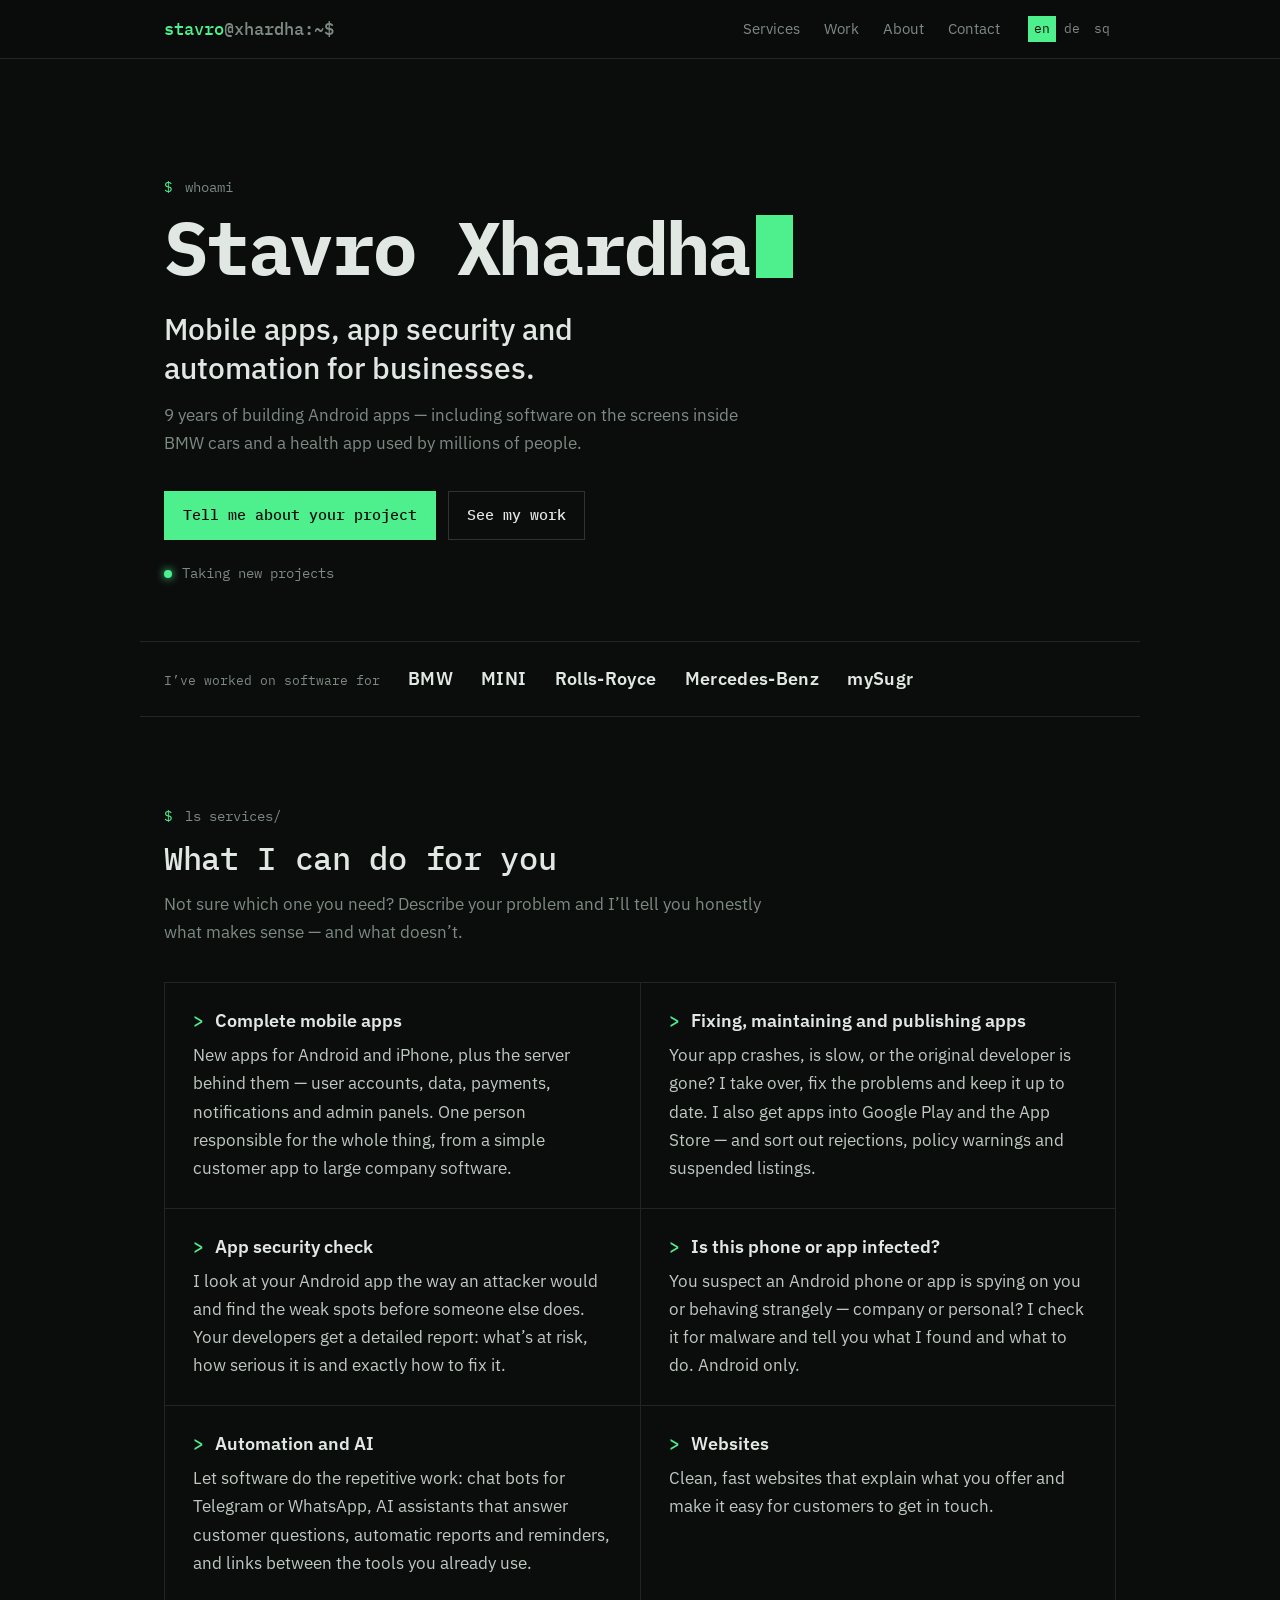
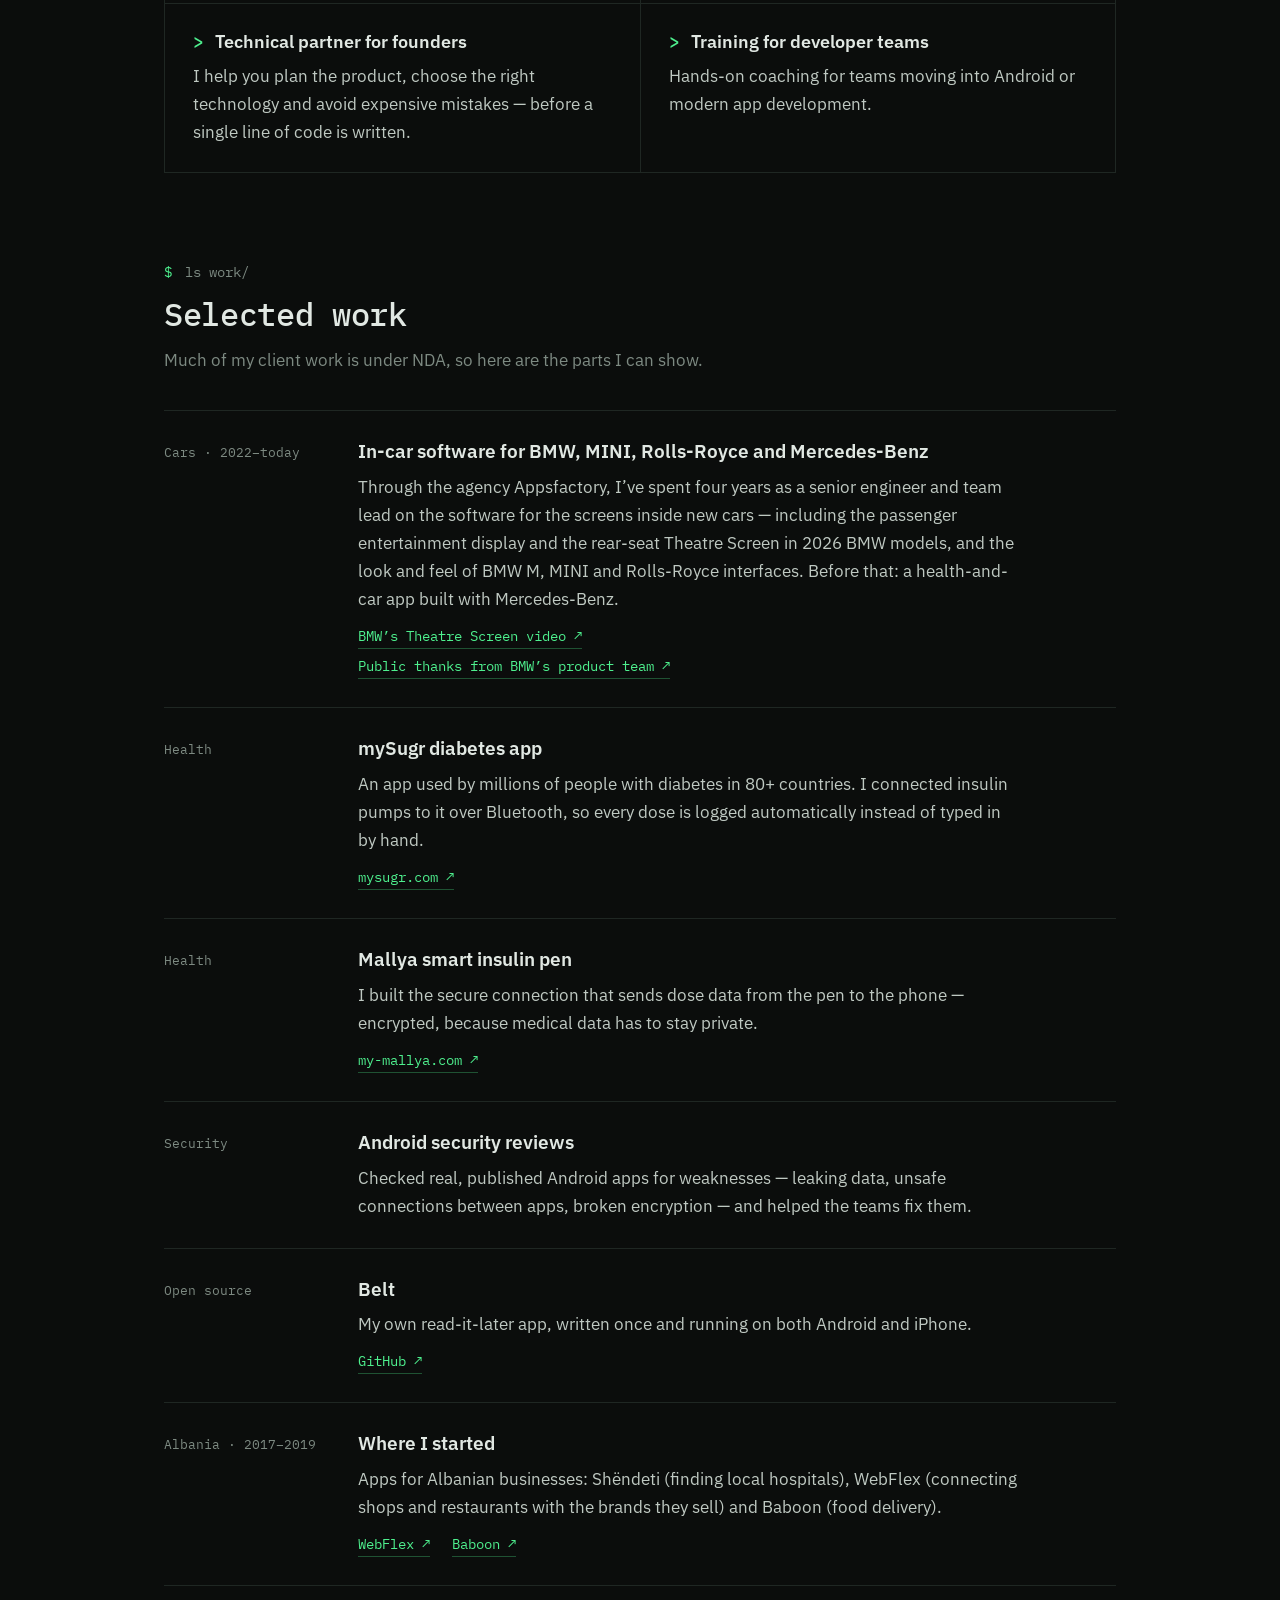
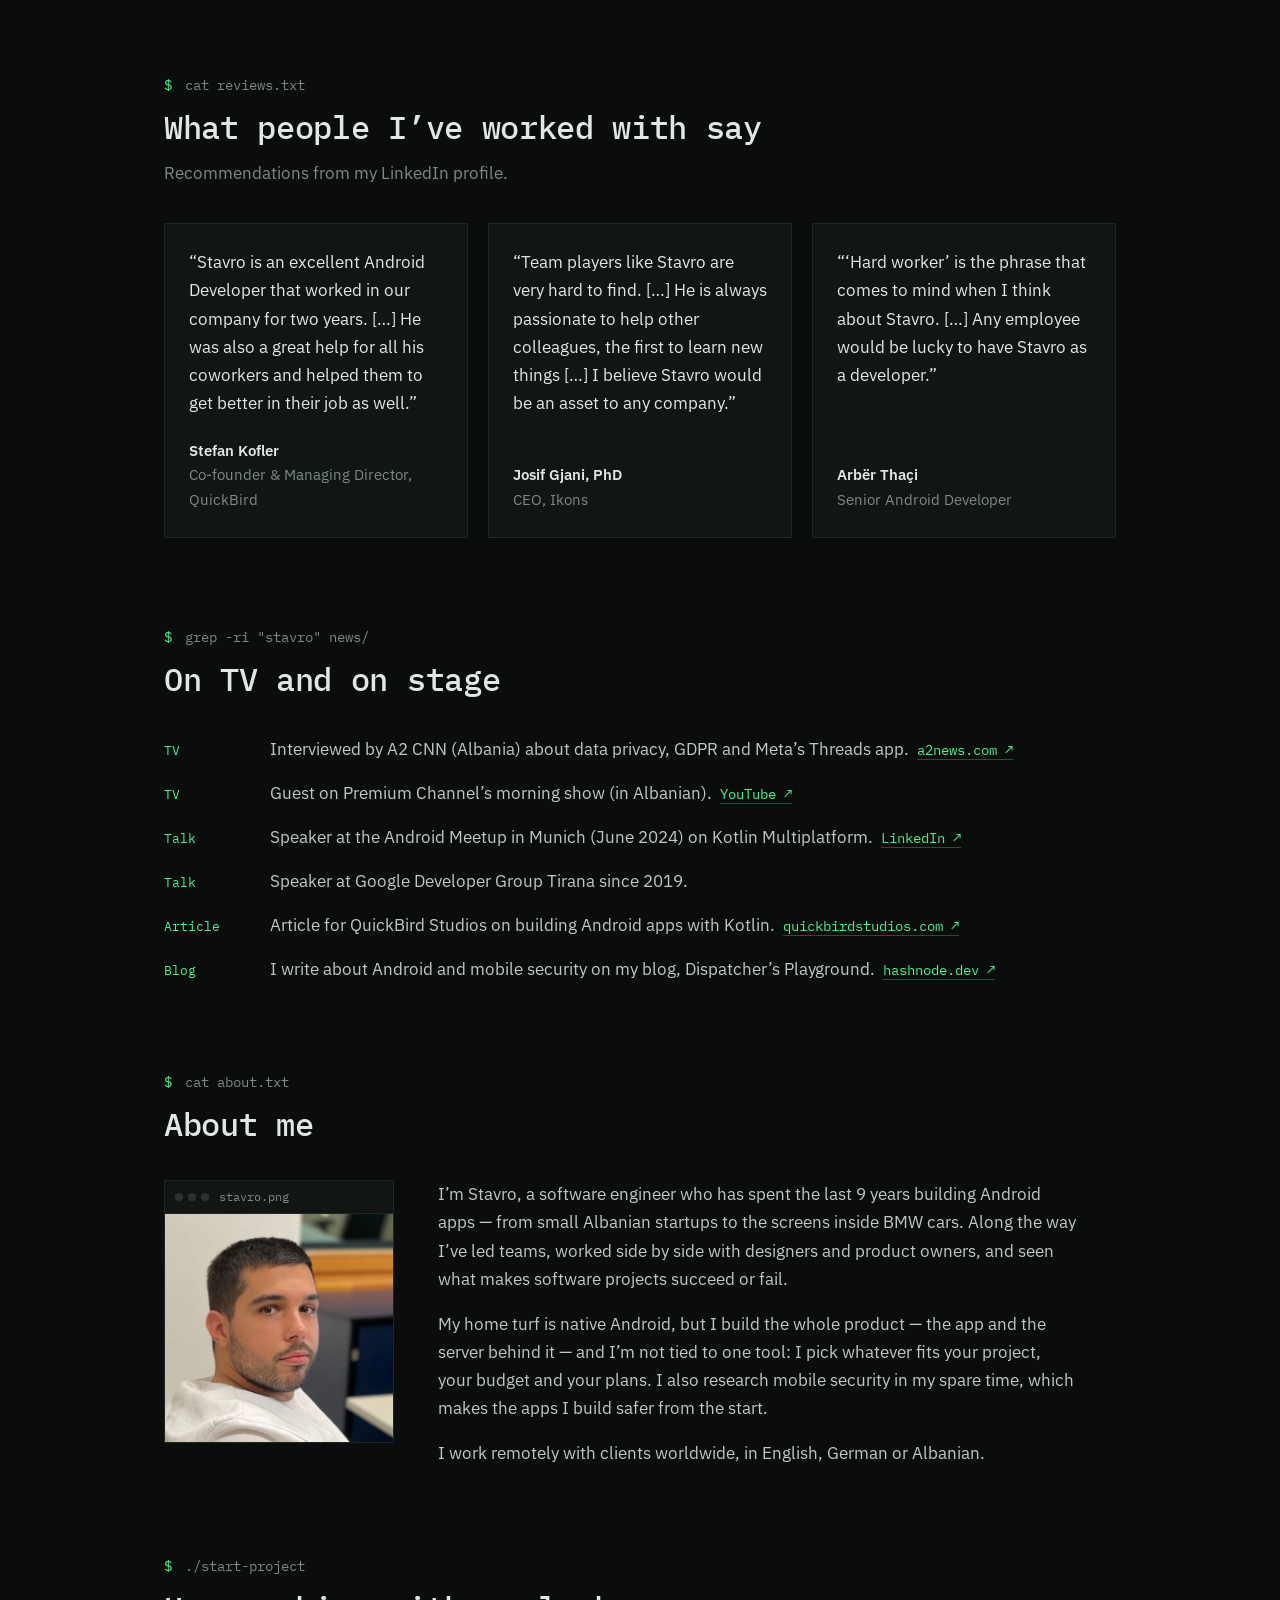
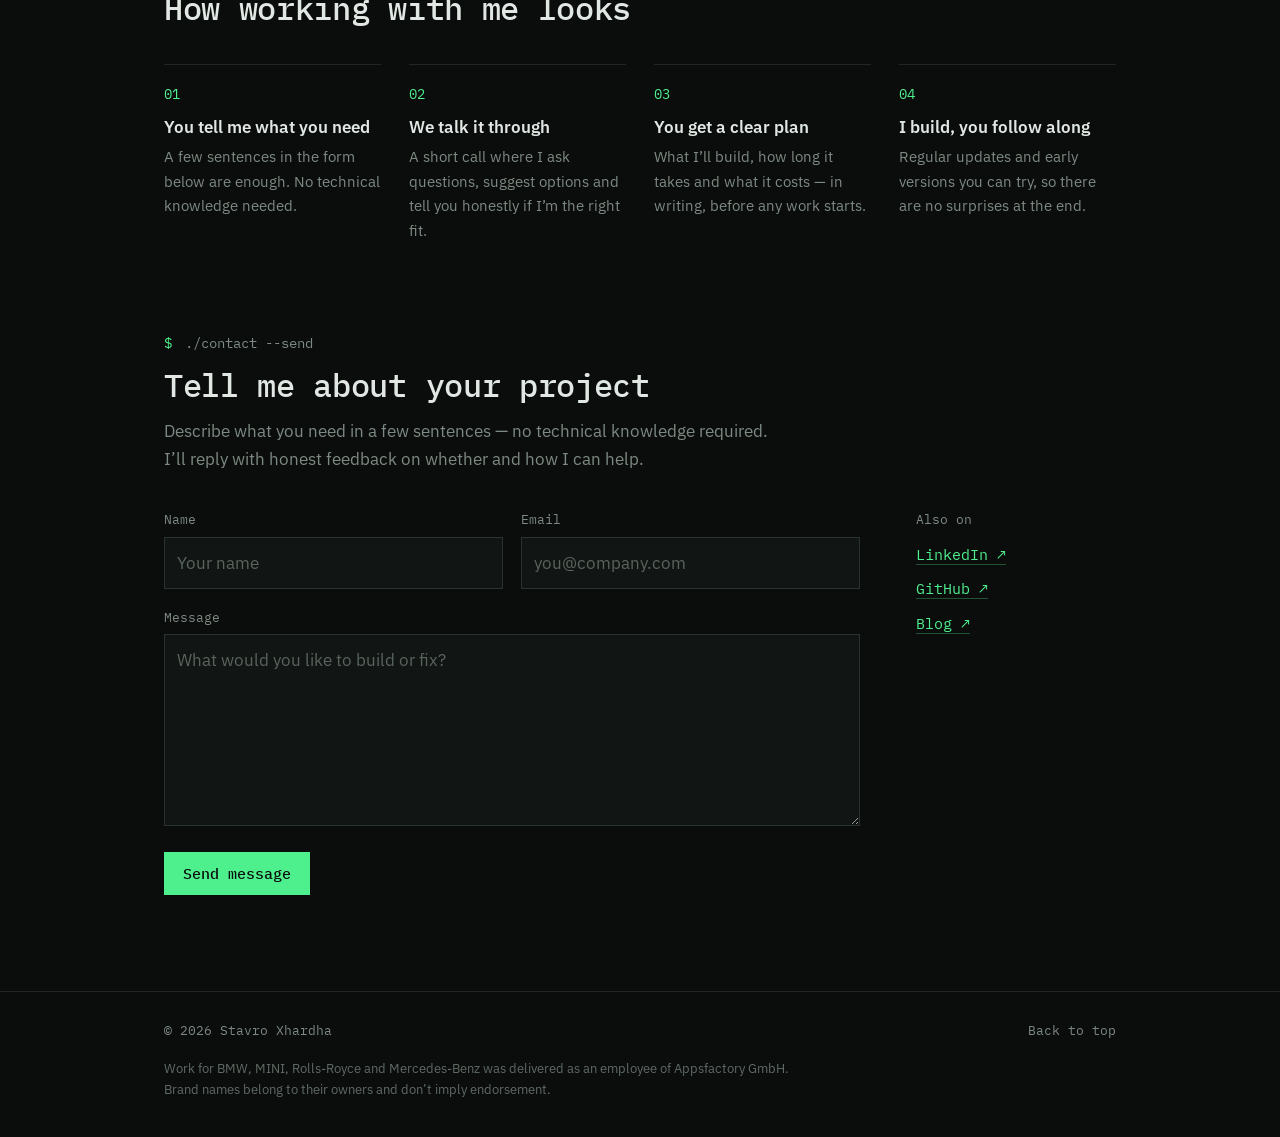
==== index.html @ 76758bc3 "Add terminal-style favicon and social preview image - Favicon: green >_ prompt on dark square, plus " ====
<!doctype html>
<html lang="en">
  <head>
    <meta charset="utf-8" />
    <link rel="icon" href="./favicon.svg" type="image/svg+xml" sizes="any" />
    <link rel="apple-touch-icon" href="./apple-touch-icon.png" />
    <meta name="viewport" content="width=device-width, initial-scale=1" />
    <meta name="color-scheme" content="dark" />
    <meta
      name="description"
      content="Stavro Xhardha — mobile apps, Android security and automation for businesses. 9 years of Android, including in-car software for BMW and a health app used by millions."
    />
    <title>Stavro Xhardha — Mobile apps, app security &amp; automation</title>
    <link rel="canonical" href="https://apksherlock.github.io/apksherlock/" />
    <meta name="robots" content="index,follow,max-image-preview:large" />
    <meta name="author" content="Stavro Xhardha" />
    <meta name="theme-color" content="#0b0d0c" />

    <meta property="og:site_name" content="Stavro Xhardha" />
    <meta property="og:type" content="website" />
    <meta property="og:title" content="Stavro Xhardha — Mobile apps, app security & automation" />
    <meta
      property="og:description"
      content="I build and maintain apps, check Android apps and phones for security problems, and automate repetitive work for businesses."
    />
    <meta property="og:url" content="https://apksherlock.github.io/apksherlock/" />
    <meta property="og:image" content="https://apksherlock.github.io/apksherlock/assets/images/og.png" />
    <meta property="og:image:width" content="1200" />
    <meta property="og:image:height" content="630" />
    <meta property="og:image:alt" content="Stavro Xhardha — Mobile apps, app security and automation for businesses." />
    <meta property="og:locale" content="en_US" />
    <meta property="og:locale:alternate" content="de_DE" />
    <meta property="og:locale:alternate" content="sq_AL" />

    <meta name="twitter:card" content="summary_large_image" />
    <meta name="twitter:title" content="Stavro Xhardha — Mobile apps, app security & automation" />
    <meta
      name="twitter:description"
      content="I build and maintain apps, check Android apps and phones for security problems, and automate repetitive work for businesses."
    />
    <meta name="twitter:image" content="https://apksherlock.github.io/apksherlock/assets/images/og.png" />

    <script type="application/ld+json">
      {
        "@context": "https://schema.org",
        "@type": "Person",
        "name": "Stavro Xhardha",
        "jobTitle": "Software engineer — mobile apps, Android security, automation",
        "url": "https://apksherlock.github.io/apksherlock/",
        "knowsLanguage": ["en", "de", "sq"],
        "sameAs": [
          "https://www.linkedin.com/in/stavro-xhardha-64b98a153/",
          "https://github.com/apksherlock",
          "https://dispatchersdotplayground.hashnode.dev"
        ]
      }
    </script>

    <link rel="preconnect" href="https://fonts.googleapis.com" />
    <link rel="preconnect" href="https://fonts.gstatic.com" crossorigin />
    <link
      rel="stylesheet"
      href="https://fonts.googleapis.com/css2?family=IBM+Plex+Mono:wght@400;500;700&family=IBM+Plex+Sans:wght@400;500;600&display=swap"
    />

    <link rel="stylesheet" href="./css/style.css" />
  </head>
  <body>
    <a class="skip-link" href="#services" data-i18n="skip_to_content">Skip to content</a>

    <header class="topbar">
      <div class="container topbar__inner">
        <a class="topbar__brand" href="#top" data-scroll>
          <span class="accent">stavro</span><span class="dim">@xhardha:~$</span>
        </a>
        <nav class="topbar__nav" aria-label="Primary">
          <a href="#services" data-scroll data-i18n="nav_services">Services</a>
          <a href="#work" data-scroll data-i18n="nav_work">Work</a>
          <a href="#about" data-scroll data-i18n="nav_about">About</a>
          <a href="#contact" data-scroll data-i18n="nav_contact">Contact</a>
          <span class="lang" role="group" aria-label="Language">
            <button type="button" class="lang__btn is-active" data-lang-switch="en" aria-pressed="true">en</button>
            <button type="button" class="lang__btn" data-lang-switch="de" aria-pressed="false">de</button>
            <button type="button" class="lang__btn" data-lang-switch="sq" aria-pressed="false">sq</button>
          </span>
        </nav>
      </div>
    </header>

    <main id="top">
      <section class="hero container">
        <p class="deco" aria-hidden="true"><span class="ps1">$</span> whoami</p>
        <h1 class="hero__name">Stavro Xhardha<span class="cursor" aria-hidden="true"></span></h1>
        <p class="hero__headline" data-i18n="hero_headline">
          Mobile apps, app security and automation for businesses.
        </p>
        <p class="hero__sub" data-i18n="hero_sub">
          9 years of building Android apps — including software on the screens inside BMW cars and a health app used by millions of people.
        </p>
        <div class="hero__actions">
          <a class="btn btn--solid" href="#contact" data-scroll data-i18n="hero_cta">Tell me about your project</a>
          <a class="btn" href="#work" data-scroll data-i18n="hero_cta2">See my work</a>
        </div>
        <p class="hero__status">
          <span class="status-dot" aria-hidden="true"></span>
          <span data-i18n="hero_status">Taking new projects</span>
        </p>
      </section>

      <div class="trust container">
        <p class="trust__label" data-i18n="trust_label">I’ve worked on software for</p>
        <ul class="trust__list">
          <li>BMW</li>
          <li>MINI</li>
          <li>Rolls-Royce</li>
          <li>Mercedes-Benz</li>
          <li>mySugr</li>
        </ul>
      </div>

      <section id="services" class="section container">
        <p class="deco" aria-hidden="true"><span class="ps1">$</span> ls services/</p>
        <h2 class="section__title" data-i18n="services_title">What I can do for you</h2>
        <p class="section__intro" data-i18n="services_intro">
          Not sure which one you need? Describe your problem and I’ll tell you honestly what makes sense — and what doesn’t.
        </p>

        <ul class="services">
          <li>
            <h3 data-i18n="svc_apps_t">Complete mobile apps</h3>
            <p data-i18n="svc_apps_d">New apps for Android and iPhone, plus the server behind them — user accounts, data, payments, notifications and admin panels. One person responsible for the whole thing, from a simple customer app to large company software.</p>
          </li>
          <li>
            <h3 data-i18n="svc_maintain_t">Fixing, maintaining and publishing apps</h3>
            <p data-i18n="svc_maintain_d">Your app crashes, is slow, or the original developer is gone? I take over, fix the problems and keep it up to date. I also get apps into Google Play and the App Store — and sort out rejections, policy warnings and suspended listings.</p>
          </li>
          <li>
            <h3 data-i18n="svc_security_t">App security check</h3>
            <p data-i18n="svc_security_d">I look at your Android app the way an attacker would and find the weak spots before someone else does. Your developers get a detailed report: what’s at risk, how serious it is and exactly how to fix it.</p>
          </li>
          <li>
            <h3 data-i18n="svc_malware_t">Is this phone or app infected?</h3>
            <p data-i18n="svc_malware_d">You suspect an Android phone or app is spying on you or behaving strangely — company or personal? I check it for malware and tell you what I found and what to do. Android only.</p>
          </li>
          <li>
            <h3 data-i18n="svc_automation_t">Automation and AI</h3>
            <p data-i18n="svc_automation_d">Let software do the repetitive work: chat bots for Telegram or WhatsApp, AI assistants that answer customer questions, automatic reports and reminders, and links between the tools you already use.</p>
          </li>
          <li>
            <h3 data-i18n="svc_web_t">Websites</h3>
            <p data-i18n="svc_web_d">Clean, fast websites that explain what you offer and make it easy for customers to get in touch.</p>
          </li>
          <li>
            <h3 data-i18n="svc_partner_t">Technical partner for founders</h3>
            <p data-i18n="svc_partner_d">I help you plan the product, choose the right technology and avoid expensive mistakes — before a single line of code is written.</p>
          </li>
          <li>
            <h3 data-i18n="svc_training_t">Training for developer teams</h3>
            <p data-i18n="svc_training_d">Hands-on coaching for teams moving into Android or modern app development.</p>
          </li>
        </ul>
      </section>

      <section id="work" class="section container">
        <p class="deco" aria-hidden="true"><span class="ps1">$</span> ls work/</p>
        <h2 class="section__title" data-i18n="work_title">Selected work</h2>
        <p class="section__intro" data-i18n="work_intro">
          Much of my client work is under NDA, so here are the parts I can show.
        </p>

        <ul class="work">
          <li class="work__row">
            <span class="work__tag" data-i18n="tag_cars">Cars · 2022–today</span>
            <div>
              <h3 class="work__name" data-i18n="work_bmw_t">In-car software for BMW, MINI, Rolls-Royce and Mercedes-Benz</h3>
              <p data-i18n="work_bmw_d">
                Through the agency Appsfactory, I’ve spent four years as a senior engineer and team lead on the software for the screens inside new cars — including the passenger entertainment display and the rear-seat Theatre Screen in 2026 BMW models, and the look and feel of BMW M, MINI and Rolls-Royce interfaces. Before that: a health-and-car app built with Mercedes-Benz.
              </p>
              <p class="work__links">
                <a class="link" href="https://www.youtube.com/watch?v=YlBdHxKM9-o" target="_blank" rel="noreferrer" data-i18n="work_bmw_l1">BMW’s Theatre Screen video ↗</a>
                <a class="link" href="https://www.linkedin.com/feed/update/urn:li:ugcPost:7508996478296690689/" target="_blank" rel="noreferrer" data-i18n="work_bmw_l2">Public thanks from BMW’s product team ↗</a>
              </p>
            </div>
          </li>
          <li class="work__row">
            <span class="work__tag" data-i18n="tag_health">Health</span>
            <div>
              <h3 class="work__name" data-i18n="work_mysugr_t">mySugr diabetes app</h3>
              <p data-i18n="work_mysugr_d">
                An app used by millions of people with diabetes in 80+ countries. I connected insulin pumps to it over Bluetooth, so every dose is logged automatically instead of typed in by hand.
              </p>
              <p class="work__links">
                <a class="link" href="https://www.mysugr.com/en" target="_blank" rel="noreferrer">mysugr.com ↗</a>
              </p>
            </div>
          </li>
          <li class="work__row">
            <span class="work__tag" data-i18n="tag_health">Health</span>
            <div>
              <h3 class="work__name" data-i18n="work_mallya_t">Mallya smart insulin pen</h3>
              <p data-i18n="work_mallya_d">
                I built the secure connection that sends dose data from the pen to the phone — encrypted, because medical data has to stay private.
              </p>
              <p class="work__links">
                <a class="link" href="https://my-mallya.com/en/" target="_blank" rel="noreferrer">my-mallya.com ↗</a>
              </p>
            </div>
          </li>
          <li class="work__row">
            <span class="work__tag" data-i18n="tag_security">Security</span>
            <div>
              <h3 class="work__name" data-i18n="work_security_t">Android security reviews</h3>
              <p data-i18n="work_security_d">
                Checked real, published Android apps for weaknesses — leaking data, unsafe connections between apps, broken encryption — and helped the teams fix them.
              </p>
            </div>
          </li>
          <li class="work__row">
            <span class="work__tag" data-i18n="tag_oss">Open source</span>
            <div>
              <h3 class="work__name">Belt</h3>
              <p data-i18n="work_belt_d">
                My own read-it-later app, written once and running on both Android and iPhone.
              </p>
              <p class="work__links">
                <a class="link" href="https://github.com/apksherlock/belt" target="_blank" rel="noreferrer">GitHub ↗</a>
              </p>
            </div>
          </li>
          <li class="work__row">
            <span class="work__tag" data-i18n="tag_albania">Albania · 2017–2019</span>
            <div>
              <h3 class="work__name" data-i18n="work_albania_t">Where I started</h3>
              <p data-i18n="work_albania_d">
                Apps for Albanian businesses: Shëndeti (finding local hospitals), WebFlex (connecting shops and restaurants with the brands they sell) and Baboon (food delivery).
              </p>
              <p class="work__links">
                <a class="link" href="https://play.google.com/store/apps/details?id=al.logic.android.webflex" target="_blank" rel="noreferrer">WebFlex ↗</a>
                <a class="link" href="https://play.google.com/store/apps/dev?id=8705581167267915700" target="_blank" rel="noreferrer">Baboon ↗</a>
              </p>
            </div>
          </li>
        </ul>
      </section>

      <section id="reviews" class="section container">
        <p class="deco" aria-hidden="true"><span class="ps1">$</span> cat reviews.txt</p>
        <h2 class="section__title" data-i18n="reviews_title">What people I’ve worked with say</h2>
        <p class="section__intro" data-i18n="reviews_note">Recommendations from my LinkedIn profile.</p>

        <div class="reviews">
          <figure class="review" lang="en">
            <blockquote>
              “Stavro is an excellent Android Developer that worked in our company for two years. […] He was also a great help for all his coworkers and helped them to get better in their job as well.”
            </blockquote>
            <figcaption><strong>Stefan Kofler</strong><span>Co-founder &amp; Managing Director, QuickBird</span></figcaption>
          </figure>
          <figure class="review" lang="en">
            <blockquote>
              “Team players like Stavro are very hard to find. […] He is always passionate to help other colleagues, the first to learn new things […] I believe Stavro would be an asset to any company.”
            </blockquote>
            <figcaption><strong>Josif Gjani, PhD</strong><span>CEO, Ikons</span></figcaption>
          </figure>
          <figure class="review" lang="en">
            <blockquote>
              “‘Hard worker’ is the phrase that comes to mind when I think about Stavro. […] Any employee would be lucky to have Stavro as a developer.”
            </blockquote>
            <figcaption><strong>Arbër Thaçi</strong><span>Senior Android Developer</span></figcaption>
          </figure>
        </div>
      </section>

      <section id="media" class="section container">
        <p class="deco" aria-hidden="true"><span class="ps1">$</span> grep -ri "stavro" news/</p>
        <h2 class="section__title" data-i18n="media_title">On TV and on stage</h2>

        <ul class="media">
          <li>
            <span class="media__kind">TV</span>
            <p>
              <span data-i18n="media_a2">Interviewed by A2 CNN (Albania) about data privacy, GDPR and Meta’s Threads app.</span>
              <a class="link" href="https://a2news.com/threads-po-vendos-rekorde-por-ekspertet-jane-te-shqetesuar-per-privatesine-e-te-dhenave" target="_blank" rel="noopener noreferrer">a2news.com ↗</a>
            </p>
          </li>
          <li>
            <span class="media__kind">TV</span>
            <p>
              <span data-i18n="media_premium">Guest on Premium Channel’s morning show (in Albanian).</span>
              <a class="link" href="https://youtu.be/D8rP_ZZS8GU" target="_blank" rel="noopener noreferrer">YouTube ↗</a>
            </p>
          </li>
          <li>
            <span class="media__kind" data-i18n="kind_talk">Talk</span>
            <p>
              <span data-i18n="media_meetup">Speaker at the Android Meetup in Munich (June 2024) on Kotlin Multiplatform.</span>
              <a class="link" href="https://www.linkedin.com/posts/developers-kotlin-multiplatform-share-7204796335210848256-dAGO/" target="_blank" rel="noopener noreferrer">LinkedIn ↗</a>
            </p>
          </li>
          <li>
            <span class="media__kind" data-i18n="kind_talk">Talk</span>
            <p><span data-i18n="media_gdg">Speaker at Google Developer Group Tirana since 2019.</span></p>
          </li>
          <li>
            <span class="media__kind" data-i18n="kind_article">Article</span>
            <p>
              <span data-i18n="media_qb">Article for QuickBird Studios on building Android apps with Kotlin.</span>
              <a class="link" href="https://quickbirdstudios.com/blog/android-mvi-kotlin-coroutines-flow/" target="_blank" rel="noopener noreferrer">quickbirdstudios.com ↗</a>
            </p>
          </li>
          <li>
            <span class="media__kind">Blog</span>
            <p>
              <span data-i18n="media_blog">I write about Android and mobile security on my blog, Dispatcher’s Playground.</span>
              <a class="link" href="https://dispatchersdotplayground.hashnode.dev/" target="_blank" rel="noreferrer">hashnode.dev ↗</a>
            </p>
          </li>
        </ul>
      </section>

      <section id="about" class="section container">
        <p class="deco" aria-hidden="true"><span class="ps1">$</span> cat about.txt</p>
        <h2 class="section__title" data-i18n="about_title">About me</h2>

        <div class="about">
          <figure class="window">
            <figcaption class="window__bar" aria-hidden="true">
              <span class="window__dots"><i></i><i></i><i></i></span>
              stavro.png
            </figcaption>
            <img
              src="./assets/images/profile.png"
              alt="Portrait of Stavro Xhardha"
              loading="lazy"
              decoding="async"
            />
          </figure>

          <div class="about__text">
            <p data-i18n="about_p1">
              I’m Stavro, a software engineer who has spent the last 9 years building Android apps — from small Albanian startups to the screens inside BMW cars. Along the way I’ve led teams, worked side by side with designers and product owners, and seen what makes software projects succeed or fail.
            </p>
            <p data-i18n="about_p2">
              My home turf is native Android, but I build the whole product — the app and the server behind it — and I’m not tied to one tool: I pick whatever fits your project, your budget and your plans. I also research mobile security in my spare time, which makes the apps I build safer from the start.
            </p>
            <p data-i18n="about_p3">I work remotely with clients worldwide, in English, German or Albanian.</p>
          </div>
        </div>
      </section>

      <section id="process" class="section container">
        <p class="deco" aria-hidden="true"><span class="ps1">$</span> ./start-project</p>
        <h2 class="section__title" data-i18n="process_title">How working with me looks</h2>

        <ol class="steps">
          <li>
            <h3 data-i18n="step1_t">You tell me what you need</h3>
            <p data-i18n="step1_d">A few sentences in the form below are enough. No technical knowledge needed.</p>
          </li>
          <li>
            <h3 data-i18n="step2_t">We talk it through</h3>
            <p data-i18n="step2_d">A short call where I ask questions, suggest options and tell you honestly if I’m the right fit.</p>
          </li>
          <li>
            <h3 data-i18n="step3_t">You get a clear plan</h3>
            <p data-i18n="step3_d">What I’ll build, how long it takes and what it costs — in writing, before any work starts.</p>
          </li>
          <li>
            <h3 data-i18n="step4_t">I build, you follow along</h3>
            <p data-i18n="step4_d">Regular updates and early versions you can try, so there are no surprises at the end.</p>
          </li>
        </ol>
      </section>

      <section id="contact" class="section container">
        <p class="deco" aria-hidden="true"><span class="ps1">$</span> ./contact --send</p>
        <h2 class="section__title" data-i18n="contact_title">Tell me about your project</h2>
        <p class="section__intro" data-i18n="contact_sub">
          Describe what you need in a few sentences — no technical knowledge required. I’ll reply with honest feedback on whether and how I can help.
        </p>

        <div class="contact">
          <form
            id="my-form"
            class="form"
            method="POST"
            action="https://contact-relay.apksherlock.workers.dev"
            data-endpoint="https://contact-relay.apksherlock.workers.dev"
            data-turnstile-sitekey="0x4AAAAAAFTtH7mfr1z4t726"
          >
            <!-- Honeypot: hidden from people, bots fill it in and get silently dropped -->
            <label class="hp" aria-hidden="true">
              Leave this empty
              <input name="_gotcha" tabindex="-1" autocomplete="off" />
            </label>

            <div class="form__row">
              <label class="field">
                <span class="field__label" data-i18n="contact_name_label">Name</span>
                <input
                  class="field__input"
                  name="name"
                  autocomplete="name"
                  placeholder="Your name"
                  data-i18n-placeholder="contact_name_placeholder"
                  required
                />
                <span class="field__error" data-field-error="name" hidden></span>
              </label>
              <label class="field">
                <span class="field__label" data-i18n="contact_email_label">Email</span>
                <input
                  class="field__input"
                  type="email"
                  name="email"
                  autocomplete="email"
                  placeholder="you@company.com"
                  data-i18n-placeholder="contact_email_placeholder"
                  required
                />
                <span class="field__error" data-field-error="email" hidden></span>
              </label>
            </div>
            <label class="field">
              <span class="field__label" data-i18n="contact_message_label">Message</span>
              <textarea
                class="field__input"
                name="message"
                rows="6"
                placeholder="What would you like to build or fix?"
                data-i18n-placeholder="contact_message_placeholder"
                required
              ></textarea>
              <span class="field__error" data-field-error="message" hidden></span>
            </label>

            <div class="turnstile" hidden></div>

            <button class="btn btn--solid" type="submit" id="form-submit-btn" data-i18n="contact_send_button">Send message</button>

            <p class="form-message form-message--success" id="form-msg-success" role="status" aria-live="polite" hidden>
              <span class="accent">✓</span> <span data-i18n="contact_form_success">Thanks! Your message has been sent.</span>
            </p>
            <p class="form-message form-message--error" id="form-msg-error" role="alert" aria-live="assertive" hidden>
              ✗ <span id="form-msg-error-text" data-i18n="contact_form_error_generic">Something went wrong. Please try again.</span>
            </p>
          </form>

          <div class="links">
            <h3 class="links__title" data-i18n="links_title">Also on</h3>
            <ul>
              <li><a class="link" href="https://www.linkedin.com/in/stavro-xhardha-64b98a153/" target="_blank" rel="noreferrer">LinkedIn ↗</a></li>
              <li><a class="link" href="https://github.com/apksherlock" target="_blank" rel="noreferrer">GitHub ↗</a></li>
              <li><a class="link" href="https://dispatchersdotplayground.hashnode.dev/" target="_blank" rel="noreferrer">Blog ↗</a></li>
            </ul>
          </div>
        </div>
      </section>
    </main>

    <footer class="footer">
      <div class="container">
        <div class="footer__inner">
          <span>© <span id="year"></span> Stavro Xhardha</span>
          <a href="#top" data-scroll data-i18n="footer_back_to_top">Back to top</a>
        </div>
        <p class="footer__note" data-i18n="footer_note">
          Work for BMW, MINI, Rolls-Royce and Mercedes-Benz was delivered as an employee of Appsfactory GmbH. Brand names belong to their owners and don’t imply endorsement.
        </p>
      </div>
    </footer>

    <script src="./js/script.js" defer></script>
  </body>
</html>
---- css/style.css ----
/* Terminal-flavoured theme — near-black, phosphor green accent.
   Mono for headings and decoration, sans for reading text. */

:root{
  --bg:#0b0d0c;
  --bg-raised:#111513;
  --fg:#e1e8e3;
  --body:#bfc9c2;
  --dim:#7d8a82;
  --line:#1f2723;
  --accent:#4ef08e;
  --error:#ff6b6b;
  --max:1000px;
  --mono:"IBM Plex Mono",ui-monospace,SFMono-Regular,Menlo,Consolas,monospace;
  --sans:"IBM Plex Sans",system-ui,-apple-system,"Segoe UI",Roboto,sans-serif;
}

*{box-sizing:border-box}
html{scroll-behavior:smooth;scroll-padding-top:72px;background:var(--bg)}

::selection{background:var(--accent);color:var(--bg)}

body{
  margin:0;
  background:var(--bg);
  color:var(--body);
  font-family:var(--sans);
  font-size:17px;
  line-height:1.65;
  -webkit-font-smoothing:antialiased;
}

a{color:inherit;text-decoration:none}
p,h1,h2,h3,ul,ol,figure,blockquote{margin:0}
ul,ol{padding:0;list-style:none}
.container{max-width:var(--max);margin:0 auto;padding:0 24px}

.accent{color:var(--accent)}
.dim{color:var(--dim)}

.link{
  color:var(--accent);
  border-bottom:1px solid rgba(78,240,142,.3);
  transition:border-color .15s ease;
}
.link:hover{border-bottom-color:var(--accent)}

.skip-link{
  position:absolute;left:-999px;top:12px;
  padding:8px 12px;
  background:var(--accent);color:var(--bg);
}
.skip-link:focus{left:12px;z-index:100}

:focus-visible{outline:1px dashed var(--accent);outline-offset:3px}

/* TOP BAR */
.topbar{
  position:sticky;
  top:0;
  z-index:10;
  background:rgba(11,13,12,.92);
  border-bottom:1px solid var(--line);
  backdrop-filter:blur(6px);
}
.topbar__inner{
  display:flex;
  justify-content:space-between;
  align-items:center;
  gap:16px;
  height:58px;
}
.topbar__brand{font-family:var(--mono);font-weight:500;white-space:nowrap}
.topbar__nav{display:flex;align-items:center;gap:24px;font-size:15px}
.topbar__nav > a{color:var(--dim);transition:color .15s ease}
.topbar__nav > a:hover{color:var(--fg)}

.lang{display:flex;gap:2px;margin-left:4px;font-family:var(--mono);font-size:13px}
.lang__btn{
  padding:2px 6px;
  border:0;
  background:none;
  color:var(--dim);
  font:inherit;
  cursor:pointer;
}
.lang__btn:hover{color:var(--fg)}
.lang__btn.is-active{color:var(--bg);background:var(--accent)}

/* SHARED */
.deco{
  margin-bottom:10px;
  font-family:var(--mono);
  font-size:14px;
  color:var(--dim);
}
.ps1{color:var(--accent);margin-right:.6ch}

.section{padding:88px 24px 0}
.section__title{
  font-family:var(--mono);
  font-size:clamp(1.5rem,1.2rem + 1.2vw,2rem);
  font-weight:500;
  line-height:1.25;
  letter-spacing:-.01em;
  color:var(--fg);
}
.section__intro{max-width:62ch;margin-top:12px;color:var(--dim)}
.section__title + *:not(.section__intro),
.section__intro + *{margin-top:36px}

.btn{
  display:inline-block;
  padding:11px 18px;
  border:1px solid #2c3631;
  background:none;
  color:var(--fg);
  font-family:var(--mono);
  font-size:15px;
  font-weight:500;
  cursor:pointer;
  transition:border-color .15s ease,background .15s ease,color .15s ease;
}
.btn:hover{border-color:var(--accent);color:var(--accent)}
.btn--solid{background:var(--accent);border-color:var(--accent);color:var(--bg)}
.btn--solid:hover{background:transparent;color:var(--accent)}
.btn:disabled{opacity:.5;cursor:not-allowed}

/* HERO */
.hero{padding-top:clamp(72px,13vh,140px);padding-bottom:56px}
.hero__name{
  font-family:var(--mono);
  font-size:clamp(2rem,1.1rem + 5vw,4.6rem);
  font-weight:700;
  line-height:1.05;
  letter-spacing:-.03em;
  color:var(--fg);
}
.cursor{
  display:inline-block;
  width:.5em;
  height:.85em;
  margin-left:.1em;
  vertical-align:-.04em;
  background:var(--accent);
  animation:blink 1.1s steps(1) infinite;
}
.hero__headline{
  max-width:26ch;
  margin-top:24px;
  font-size:clamp(1.35rem,1.05rem + 1.1vw,1.85rem);
  font-weight:500;
  line-height:1.3;
  color:var(--fg);
}
.hero__sub{max-width:58ch;margin-top:14px;color:var(--dim)}
.hero__actions{display:flex;flex-wrap:wrap;gap:12px;margin-top:34px}
.hero__status{
  display:flex;
  align-items:center;
  gap:10px;
  margin-top:22px;
  font-family:var(--mono);
  font-size:14px;
  color:var(--dim);
}
.status-dot{width:8px;height:8px;border-radius:50%;background:var(--accent);box-shadow:0 0 8px var(--accent)}

/* TRUST STRIP */
.trust{
  display:flex;
  flex-wrap:wrap;
  align-items:baseline;
  gap:10px 28px;
  padding-top:22px;
  padding-bottom:22px;
  border-top:1px solid var(--line);
  border-bottom:1px solid var(--line);
}
.trust__label{font-family:var(--mono);font-size:13px;color:var(--dim)}
.trust__list{display:flex;flex-wrap:wrap;gap:8px 28px}
.trust__list li{font-weight:600;font-size:18px;letter-spacing:.02em;color:var(--fg)}

/* SERVICES */
.services{
  display:grid;
  grid-template-columns:repeat(2,minmax(0,1fr));
  gap:1px;
  background:var(--line);
  border:1px solid var(--line);
}
.services li{padding:26px 28px;background:var(--bg)}
.services h3{margin-bottom:8px;font-size:18px;font-weight:600;line-height:1.35;color:var(--fg)}
.services h3::before{content:"> ";font-family:var(--mono);font-weight:500;color:var(--accent)}

/* WORK */
.work{border-top:1px solid var(--line)}
.work__row{
  display:grid;
  grid-template-columns:170px 1fr;
  gap:24px;
  padding:28px 0;
  border-bottom:1px solid var(--line);
}
.work__tag{padding-top:3px;font-family:var(--mono);font-size:13px;color:var(--dim)}
.work__name{margin-bottom:8px;font-size:19px;font-weight:600;line-height:1.35;color:var(--fg)}
.work__row p{max-width:66ch}
.work__links{display:flex;flex-wrap:wrap;gap:6px 22px;margin-top:12px;font-family:var(--mono);font-size:14px}

/* REVIEWS */
.reviews{display:grid;grid-template-columns:repeat(3,minmax(0,1fr));gap:20px}
.review{
  display:flex;
  flex-direction:column;
  justify-content:space-between;
  gap:22px;
  padding:24px;
  border:1px solid var(--line);
  background:var(--bg-raised);
}
.review blockquote{color:var(--fg)}
.review figcaption{display:grid;font-size:15px}
.review strong{font-weight:600;color:var(--fg)}
.review span{color:var(--dim)}

/* MEDIA */
.media{display:grid;gap:16px}
.media li{display:grid;grid-template-columns:90px 1fr;gap:16px;align-items:baseline}
.media__kind{font-family:var(--mono);font-size:13px;color:var(--accent)}
.media .link{margin-left:.5ch;font-family:var(--mono);font-size:14px;white-space:nowrap}

/* ABOUT */
.about{display:grid;grid-template-columns:230px 1fr;gap:44px;align-items:start}
.about__text{max-width:64ch}
.about__text p + p{margin-top:1em}

.window{border:1px solid var(--line);background:var(--bg-raised)}
.window__bar{
  display:flex;
  align-items:center;
  gap:10px;
  padding:6px 10px;
  border-bottom:1px solid var(--line);
  font-family:var(--mono);
  font-size:12px;
  color:var(--dim);
}
.window__dots{display:flex;gap:5px}
.window__dots i{width:8px;height:8px;border-radius:50%;background:#2a332e}
.window img{display:block;width:100%;aspect-ratio:1/1;object-fit:cover}

/* PROCESS */
.steps{
  display:grid;
  grid-template-columns:repeat(4,minmax(0,1fr));
  gap:28px;
  counter-reset:step;
}
.steps li{padding-top:18px;border-top:1px solid var(--line);counter-increment:step}
.steps li::before{
  content:"0" counter(step);
  display:block;
  margin-bottom:10px;
  font-family:var(--mono);
  font-size:14px;
  color:var(--accent);
}
.steps h3{margin-bottom:6px;font-size:17px;font-weight:600;line-height:1.35;color:var(--fg)}
.steps p{font-size:15px;color:var(--dim)}

/* CONTACT */
.contact{display:grid;grid-template-columns:1fr 200px;gap:56px;align-items:start}
.form{display:grid;gap:18px}
.form__row{display:grid;grid-template-columns:1fr 1fr;gap:18px}
.field{display:block}
.field__label{display:block;margin-bottom:6px;font-family:var(--mono);font-size:13px;color:var(--dim)}
.field__input{
  width:100%;
  padding:11px 12px;
  border:1px solid #2a332e;
  background:var(--bg-raised);
  color:var(--fg);
  font:inherit;
  caret-color:var(--accent);
  outline:none;
  transition:border-color .15s ease;
}
.field__input::placeholder{color:#59645d}
.field__input:focus{border-color:var(--accent)}
textarea.field__input{resize:vertical;min-height:150px}
.field__error{display:block;margin-top:6px;font-size:14px;color:var(--error)}
.field__error:empty,.field__error[hidden]{display:none}
.form .btn{justify-self:start}

.form-message[hidden]{display:none}
.form-message--error{color:var(--error)}

.links__title{margin-bottom:12px;font-family:var(--mono);font-size:13px;font-weight:400;color:var(--dim)}
.links ul{display:grid;gap:10px;font-family:var(--mono);font-size:15px}

/* FOOTER */
.footer{margin-top:96px;padding:28px 0 36px;border-top:1px solid var(--line);font-family:var(--mono);font-size:13px;color:var(--dim)}
.footer__inner{display:flex;justify-content:space-between;flex-wrap:wrap;gap:12px}
.footer a:hover{color:var(--accent)}
.footer__note{max-width:80ch;margin-top:16px;font-family:var(--sans);font-size:13px;color:#5f6b64}

@keyframes blink{50%{opacity:0}}

@media (prefers-reduced-motion:reduce){
  html{scroll-behavior:auto}
  .cursor{animation:none}
}

/* RESPONSIVE */
@media (max-width:900px){
  .reviews{grid-template-columns:1fr}
  .steps{grid-template-columns:repeat(2,minmax(0,1fr))}
  .contact{grid-template-columns:1fr;gap:36px}
}
@media (max-width:720px){
  body{font-size:16px}
  .topbar__inner{height:auto;padding-top:10px;padding-bottom:10px;flex-direction:column;align-items:flex-start;gap:4px}
  .topbar__nav{gap:16px;flex-wrap:wrap}
  html{scroll-padding-top:100px}
  .section{padding-top:64px}
  .services{grid-template-columns:1fr}
  .services li{padding:22px 20px}
  .work__row{grid-template-columns:1fr;gap:6px}
  .media li{grid-template-columns:1fr;gap:2px}
  .about{grid-template-columns:1fr;gap:28px}
  .window{max-width:220px}
  .steps{grid-template-columns:1fr}
  .form__row{grid-template-columns:1fr}
}

/* Form honeypot: kept in the DOM for bots, moved out of sight for people */
.hp{position:absolute;left:-9999px;width:1px;height:1px;overflow:hidden}
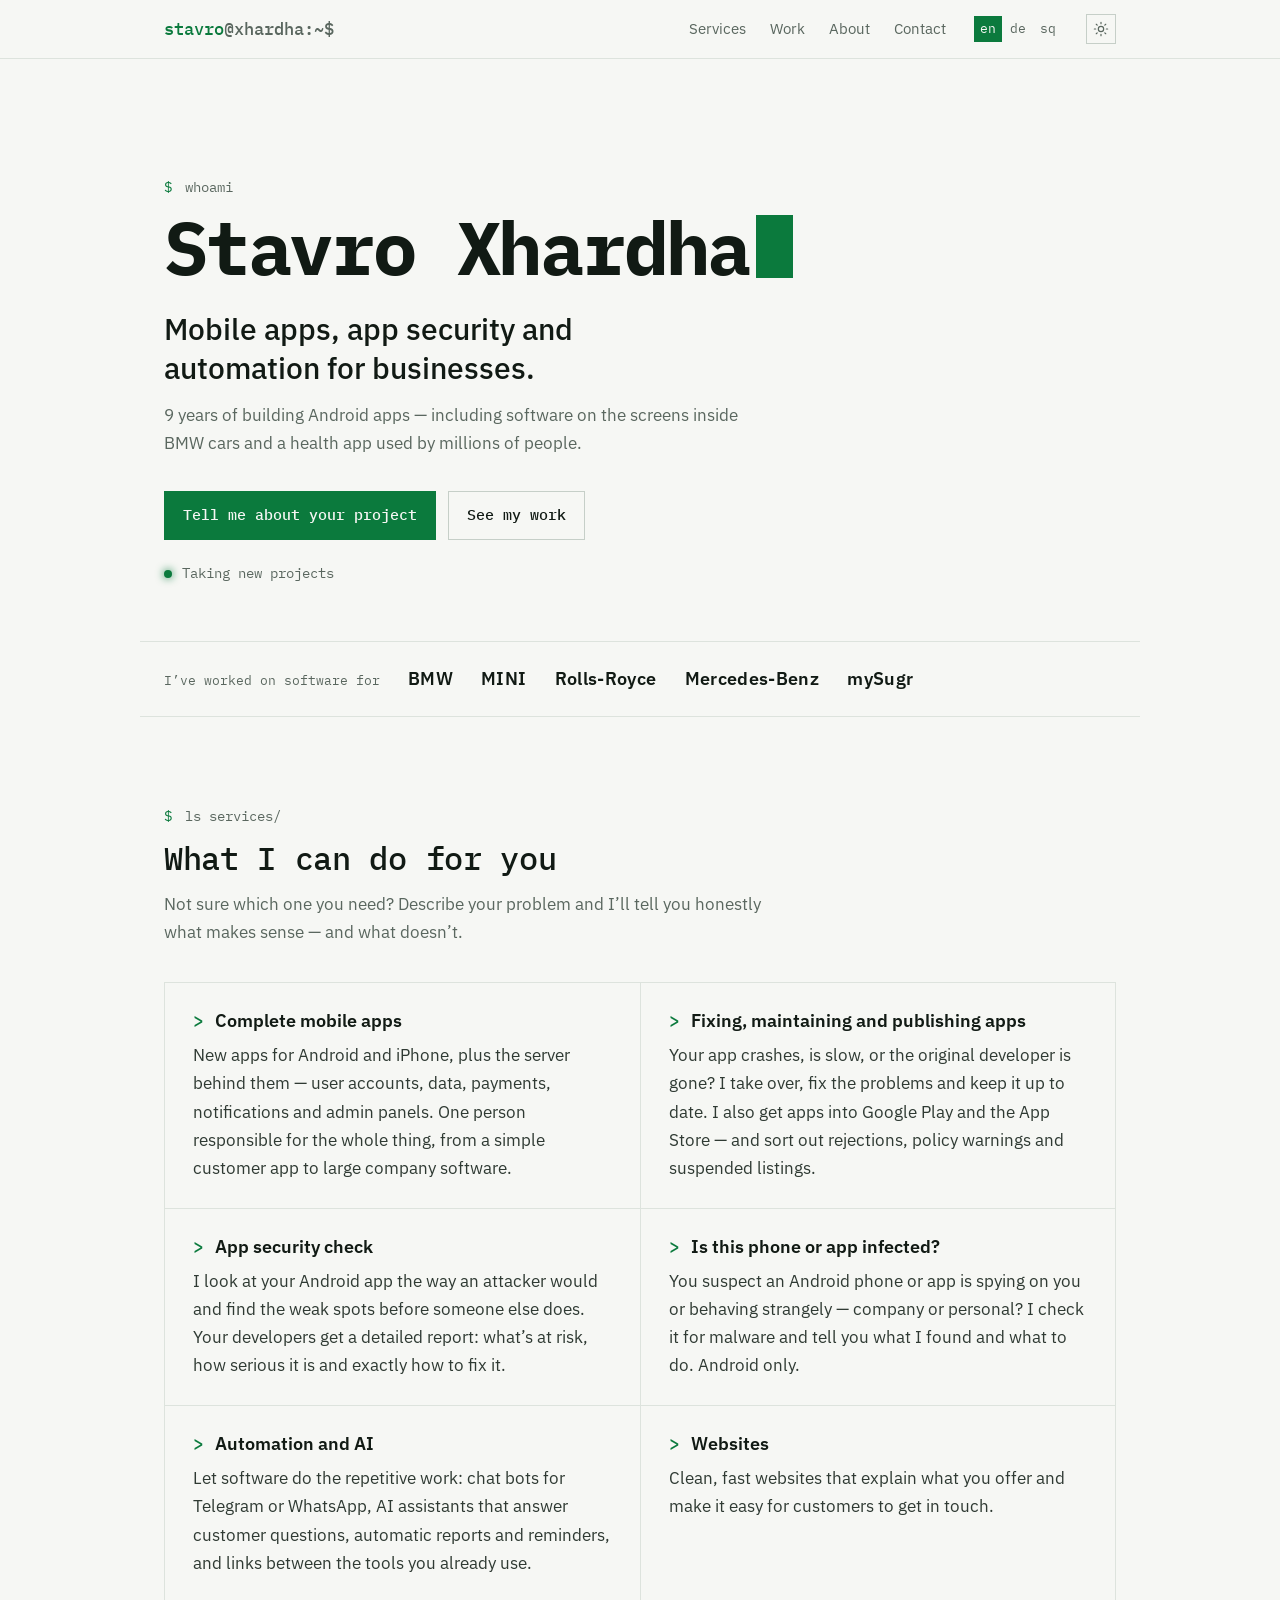
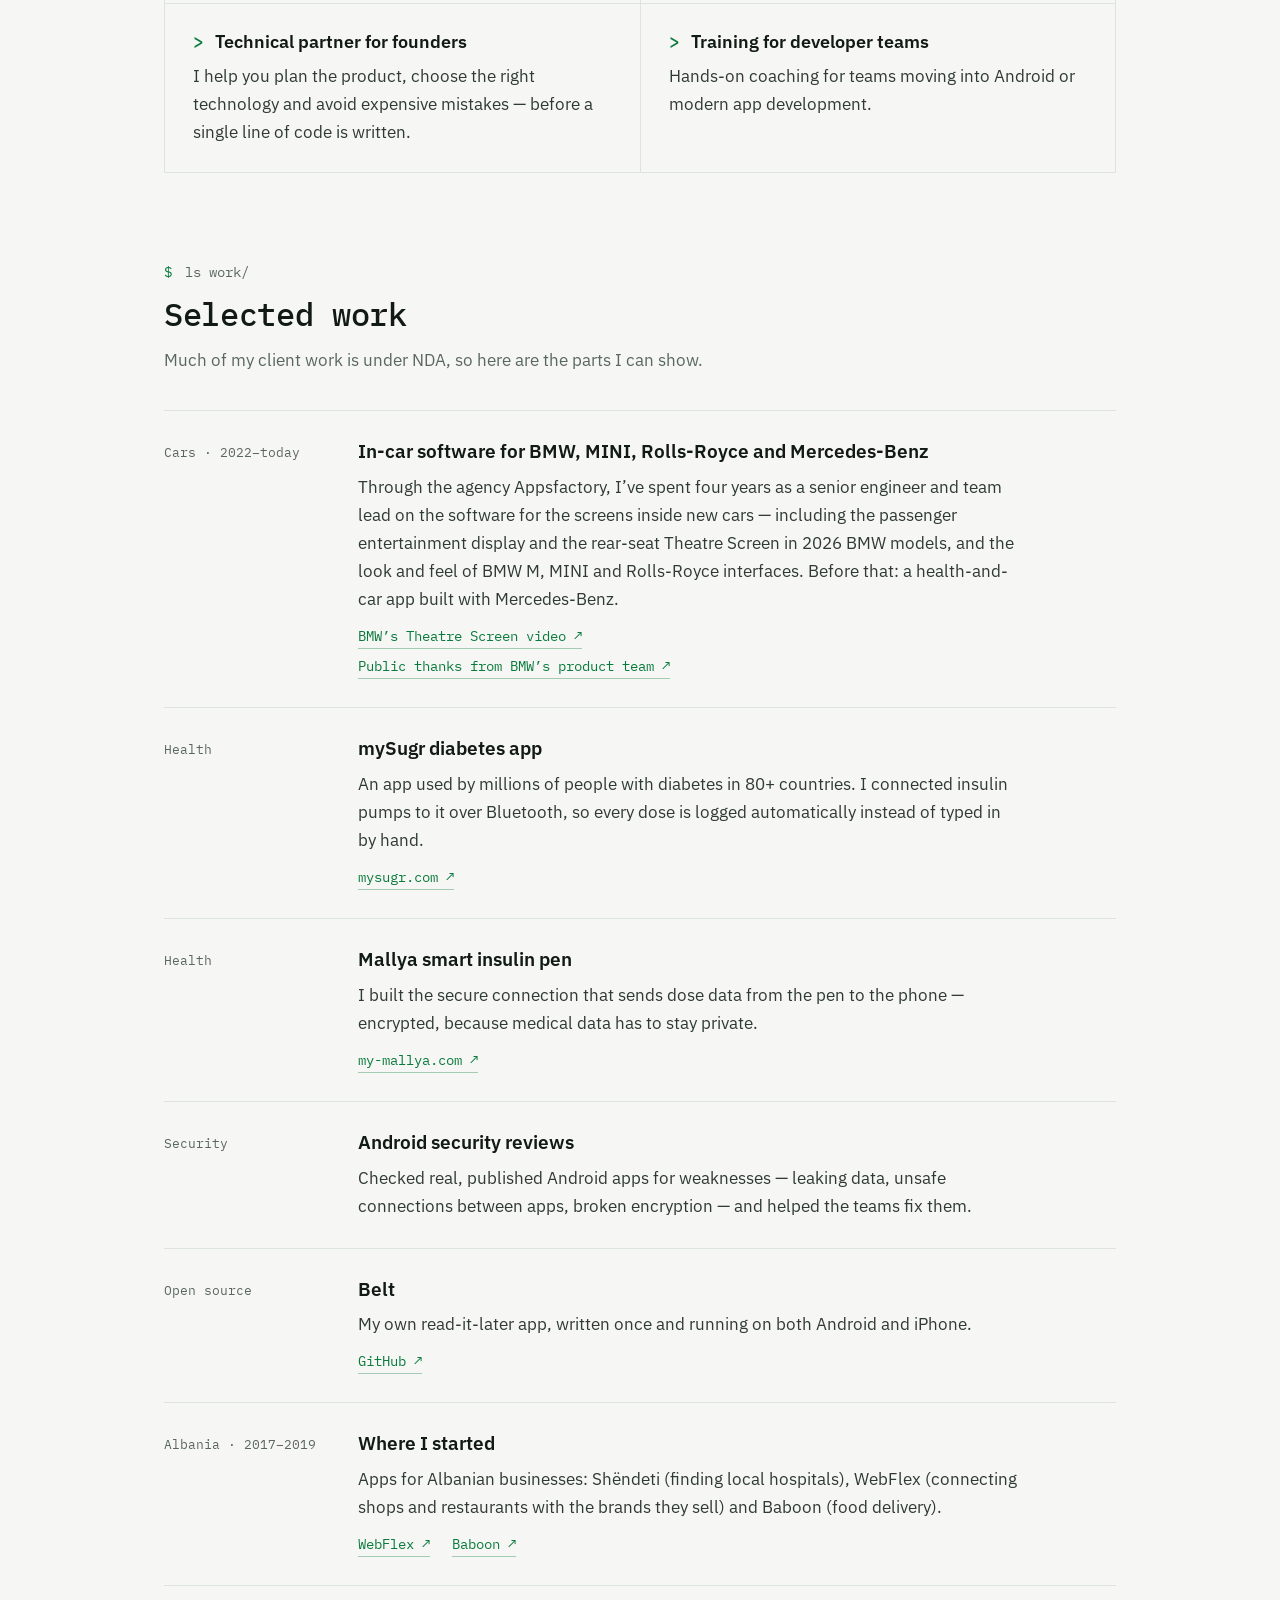
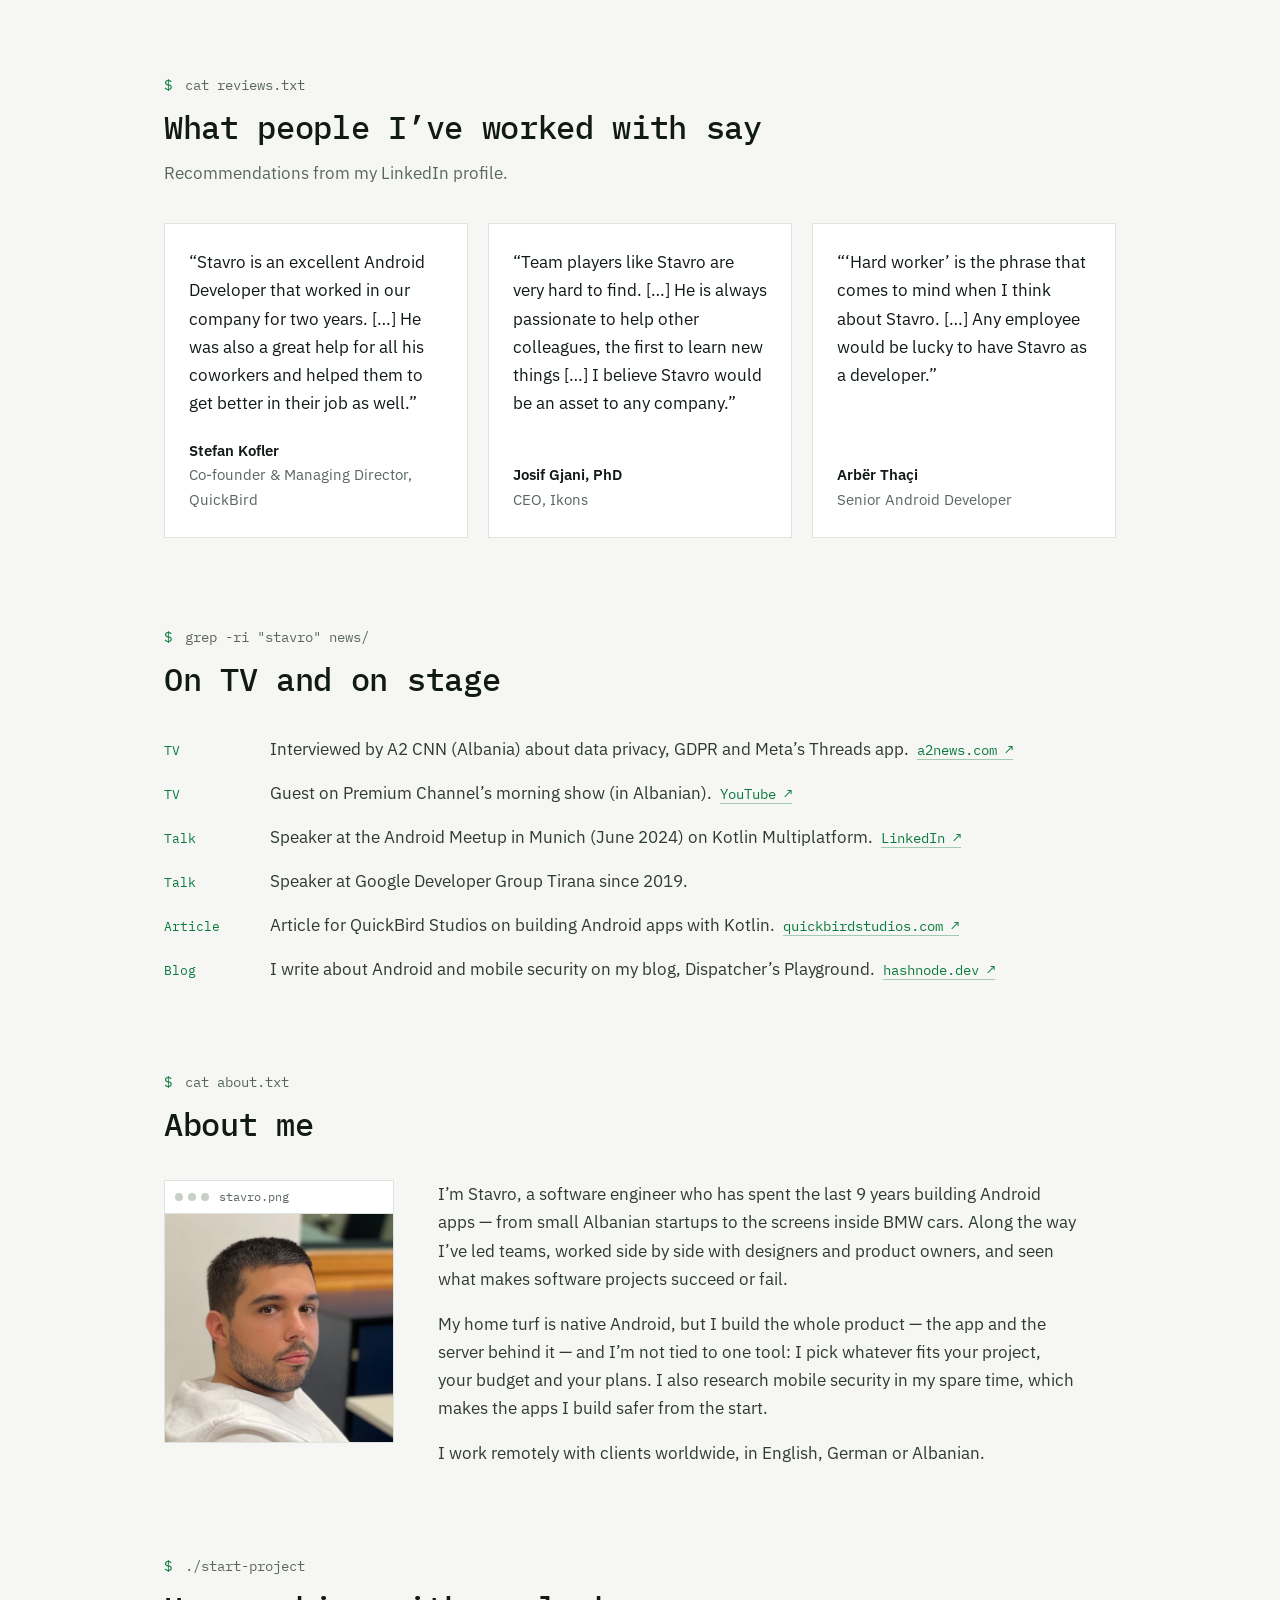
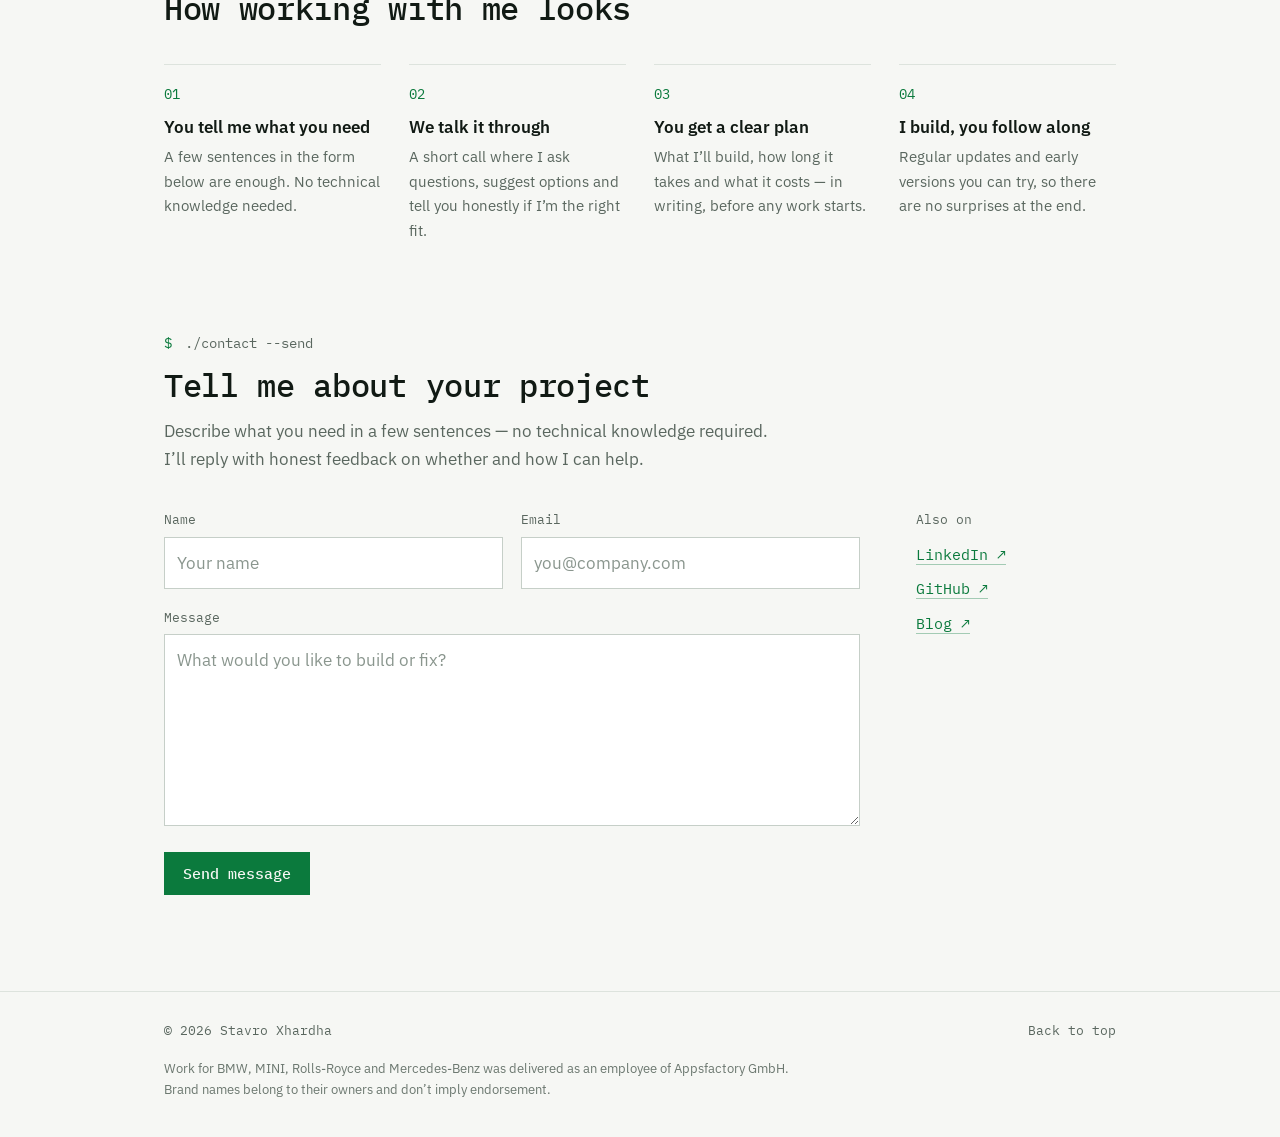
==== commit 6265ac6c: "Add light mode with toggle; keep worker README local only - Light theme follows the system setting, " ====
--- a/index.html
+++ b/index.html
@@ -5,7 +5,7 @@
     <link rel="icon" href="./favicon.svg" type="image/svg+xml" sizes="any" />
     <link rel="apple-touch-icon" href="./apple-touch-icon.png" />
     <meta name="viewport" content="width=device-width, initial-scale=1" />
-    <meta name="color-scheme" content="dark" />
+    <meta name="color-scheme" content="dark light" />
     <meta
       name="description"
       content="Stavro Xhardha — mobile apps, Android security and automation for businesses. 9 years of Android, including in-car software for BMW and a health app used by millions."
@@ -15,6 +15,17 @@
     <meta name="robots" content="index,follow,max-image-preview:large" />
     <meta name="author" content="Stavro Xhardha" />
     <meta name="theme-color" content="#0b0d0c" />
+    <script>
+      // Pick the theme before first paint: saved choice, else the system setting
+      (() => {
+        let theme = null;
+        try { theme = localStorage.getItem("theme"); } catch {}
+        if (theme !== "light" && theme !== "dark") {
+          theme = matchMedia("(prefers-color-scheme: light)").matches ? "light" : "dark";
+        }
+        document.documentElement.dataset.theme = theme;
+      })();
+    </script>
 
     <meta property="og:site_name" content="Stavro Xhardha" />
     <meta property="og:type" content="website" />
@@ -83,6 +94,10 @@
             <button type="button" class="lang__btn" data-lang-switch="de" aria-pressed="false">de</button>
             <button type="button" class="lang__btn" data-lang-switch="sq" aria-pressed="false">sq</button>
           </span>
+          <button type="button" class="theme-toggle" id="theme-toggle" aria-label="Switch to light mode">
+            <svg class="theme-toggle__moon" viewBox="0 0 24 24" aria-hidden="true"><path d="M20 14.5A8 8 0 0 1 9.5 4a8 8 0 1 0 10.5 10.5z" /></svg>
+            <svg class="theme-toggle__sun" viewBox="0 0 24 24" aria-hidden="true"><circle cx="12" cy="12" r="4" /><path d="M12 2v2M12 20v2M4.9 4.9l1.4 1.4M17.7 17.7l1.4 1.4M2 12h2M20 12h2M4.9 19.1l1.4-1.4M17.7 6.3l1.4-1.4" /></svg>
+          </button>
         </nav>
       </div>
     </header>
--- a/css/style.css
+++ b/css/style.css
@@ -1,18 +1,43 @@
-/* Terminal-flavoured theme — near-black, phosphor green accent.
-   Mono for headings and decoration, sans for reading text. */
+/* Terminal-flavoured theme — dark (default) and light, phosphor green accent.
+   Mono for headings and decoration, sans for reading text.
+   The theme is set on <html data-theme> by an inline script in index.html. */
 
 :root{
+  color-scheme:dark;
   --bg:#0b0d0c;
   --bg-raised:#111513;
   --fg:#e1e8e3;
   --body:#bfc9c2;
   --dim:#7d8a82;
+  --faint:#5f6b64;
   --line:#1f2723;
+  --line-strong:#2a332e;
+  --placeholder:#59645d;
   --accent:#4ef08e;
+  --link-line:rgba(78,240,142,.3);
+  --topbar:rgba(11,13,12,.92);
   --error:#ff6b6b;
   --max:1000px;
   --mono:"IBM Plex Mono",ui-monospace,SFMono-Regular,Menlo,Consolas,monospace;
   --sans:"IBM Plex Sans",system-ui,-apple-system,"Segoe UI",Roboto,sans-serif;
+}
+
+/* Light: same layout, darker green so text links stay readable on white */
+:root[data-theme="light"]{
+  color-scheme:light;
+  --bg:#f6f7f4;
+  --bg-raised:#ffffff;
+  --fg:#111a14;
+  --body:#2f3a33;
+  --dim:#5a675f;
+  --faint:#6b776f;
+  --line:#dde3dd;
+  --line-strong:#c6cfc8;
+  --placeholder:#8a968e;
+  --accent:#0b7a3d;
+  --link-line:rgba(11,122,61,.35);
+  --topbar:rgba(246,247,244,.92);
+  --error:#c62828;
 }
 
 *{box-sizing:border-box}
@@ -40,7 +65,7 @@
 
 .link{
   color:var(--accent);
-  border-bottom:1px solid rgba(78,240,142,.3);
+  border-bottom:1px solid var(--link-line);
   transition:border-color .15s ease;
 }
 .link:hover{border-bottom-color:var(--accent)}
@@ -59,7 +84,7 @@
   position:sticky;
   top:0;
   z-index:10;
-  background:rgba(11,13,12,.92);
+  background:var(--topbar);
   border-bottom:1px solid var(--line);
   backdrop-filter:blur(6px);
 }
@@ -87,6 +112,23 @@
 .lang__btn:hover{color:var(--fg)}
 .lang__btn.is-active{color:var(--bg);background:var(--accent)}
 
+.theme-toggle{
+  display:grid;
+  place-items:center;
+  width:30px;height:30px;
+  padding:0;
+  border:1px solid var(--line-strong);
+  background:none;
+  color:var(--dim);
+  cursor:pointer;
+  transition:color .15s ease,border-color .15s ease;
+}
+.theme-toggle:hover{color:var(--accent);border-color:var(--accent)}
+.theme-toggle svg{width:16px;height:16px;fill:none;stroke:currentColor;stroke-width:1.8;stroke-linecap:round}
+.theme-toggle__sun{display:none}
+[data-theme="light"] .theme-toggle__sun{display:block}
+[data-theme="light"] .theme-toggle__moon{display:none}
+
 /* SHARED */
 .deco{
   margin-bottom:10px;
@@ -112,7 +154,7 @@
 .btn{
   display:inline-block;
   padding:11px 18px;
-  border:1px solid #2c3631;
+  border:1px solid var(--line-strong);
   background:none;
   color:var(--fg);
   font-family:var(--mono);
@@ -246,7 +288,7 @@
   color:var(--dim);
 }
 .window__dots{display:flex;gap:5px}
-.window__dots i{width:8px;height:8px;border-radius:50%;background:#2a332e}
+.window__dots i{width:8px;height:8px;border-radius:50%;background:var(--line-strong)}
 .window img{display:block;width:100%;aspect-ratio:1/1;object-fit:cover}
 
 /* PROCESS */
@@ -277,7 +319,7 @@
 .field__input{
   width:100%;
   padding:11px 12px;
-  border:1px solid #2a332e;
+  border:1px solid var(--line-strong);
   background:var(--bg-raised);
   color:var(--fg);
   font:inherit;
@@ -285,7 +327,7 @@
   outline:none;
   transition:border-color .15s ease;
 }
-.field__input::placeholder{color:#59645d}
+.field__input::placeholder{color:var(--placeholder)}
 .field__input:focus{border-color:var(--accent)}
 textarea.field__input{resize:vertical;min-height:150px}
 .field__error{display:block;margin-top:6px;font-size:14px;color:var(--error)}
@@ -302,7 +344,7 @@
 .footer{margin-top:96px;padding:28px 0 36px;border-top:1px solid var(--line);font-family:var(--mono);font-size:13px;color:var(--dim)}
 .footer__inner{display:flex;justify-content:space-between;flex-wrap:wrap;gap:12px}
 .footer a:hover{color:var(--accent)}
-.footer__note{max-width:80ch;margin-top:16px;font-family:var(--sans);font-size:13px;color:#5f6b64}
+.footer__note{max-width:80ch;margin-top:16px;font-family:var(--sans);font-size:13px;color:var(--faint)}
 
 @keyframes blink{50%{opacity:0}}
 
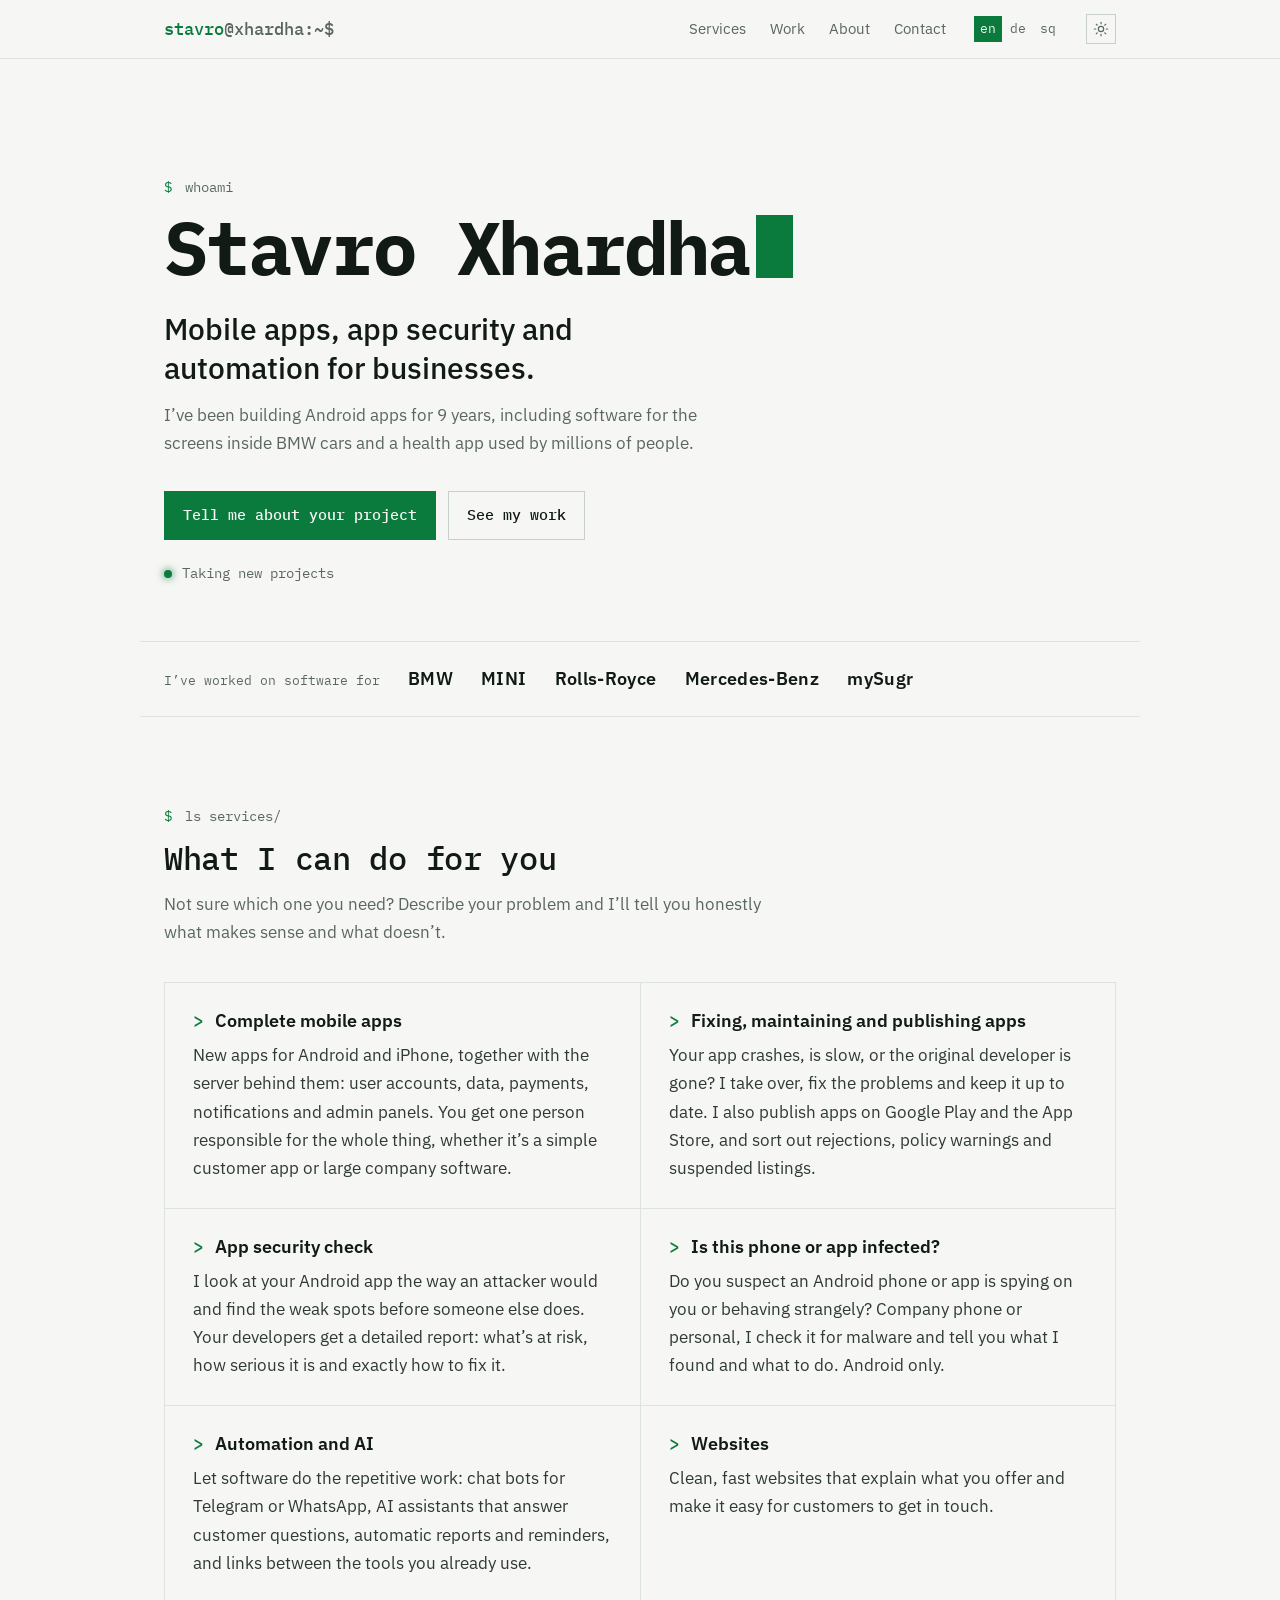
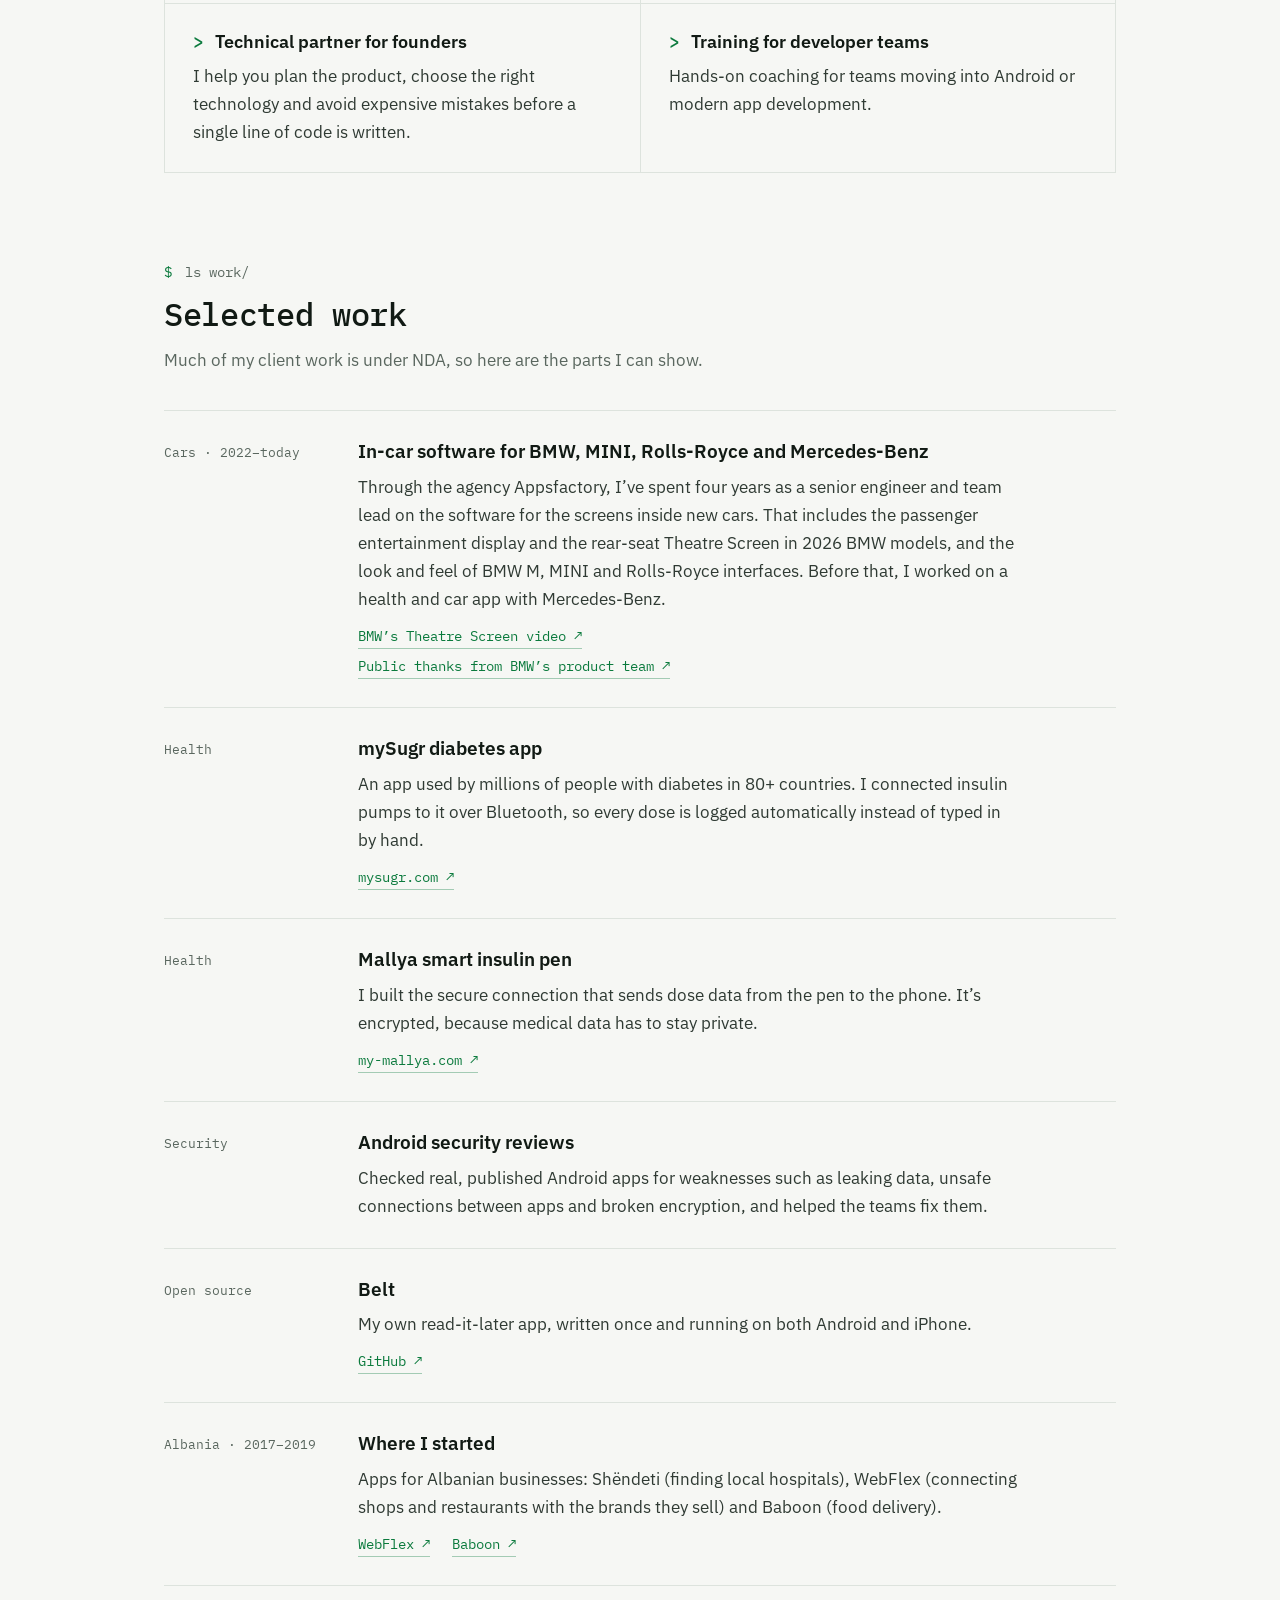
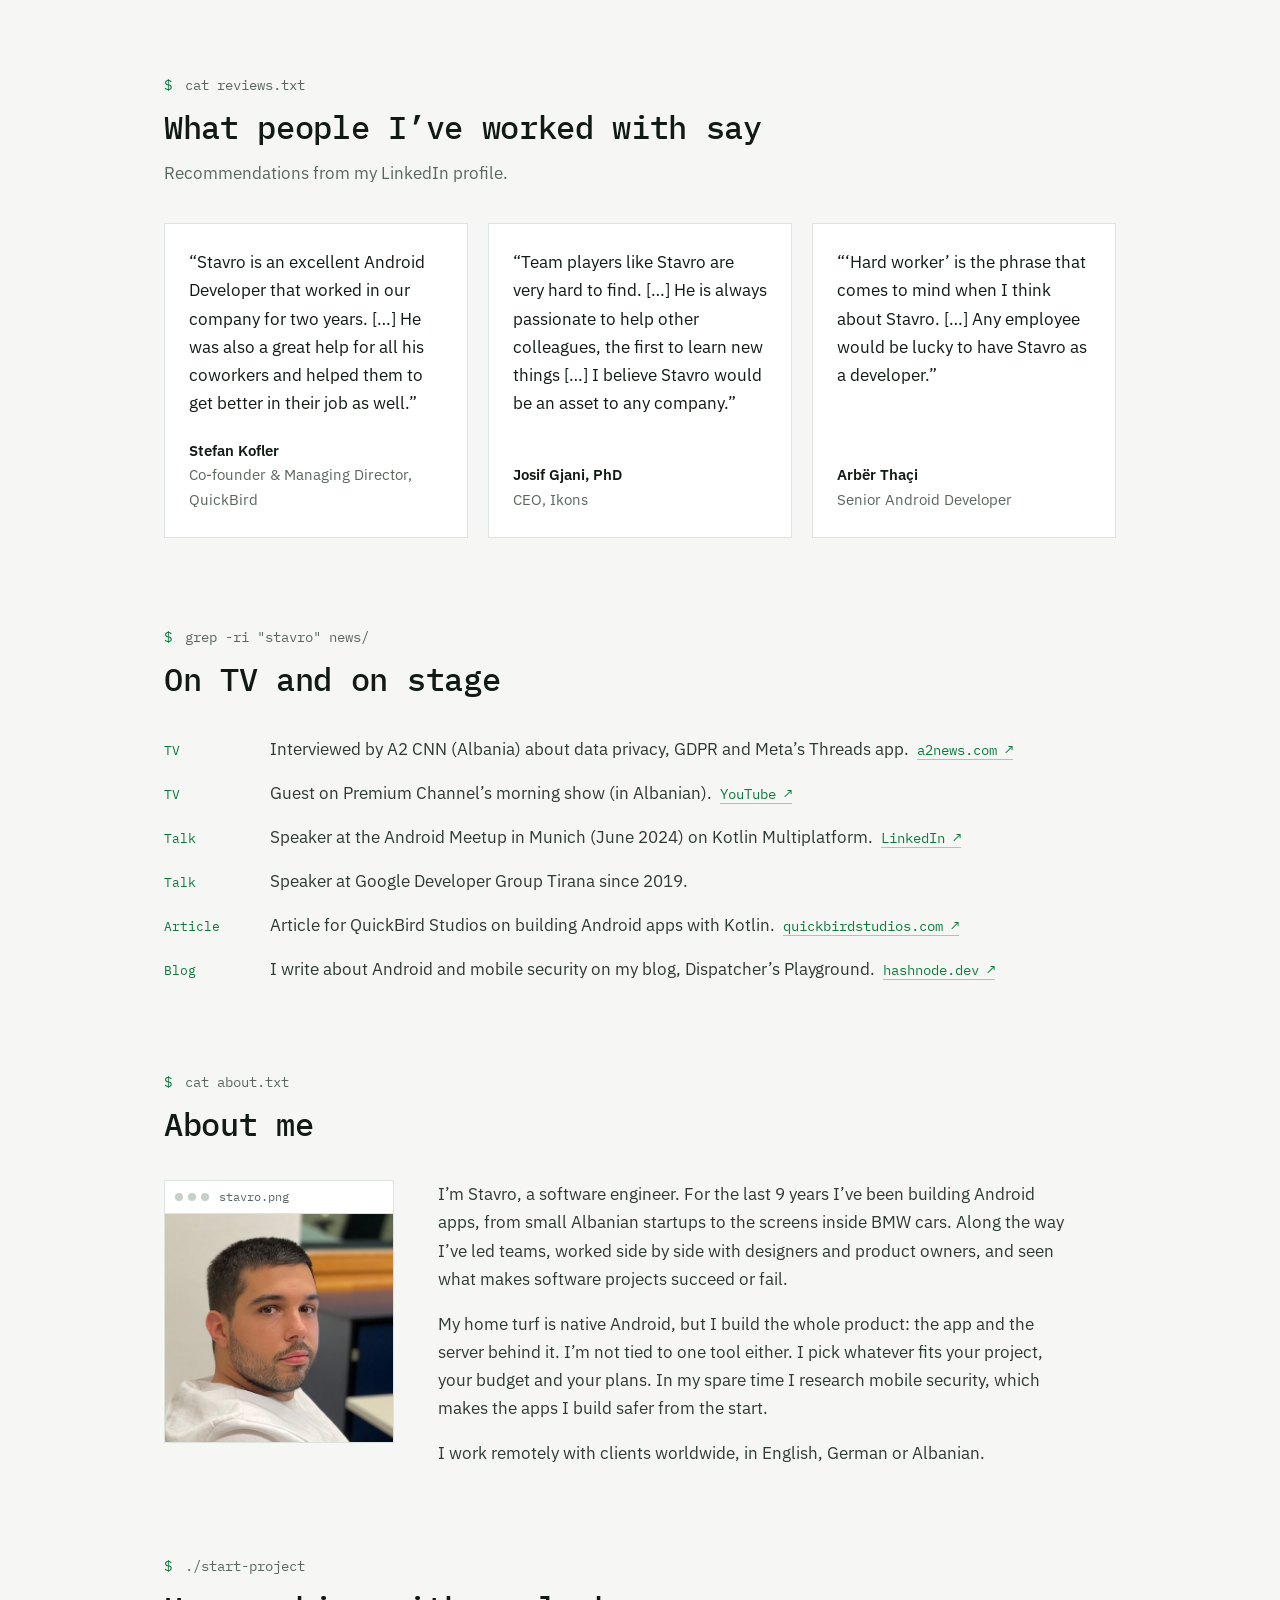
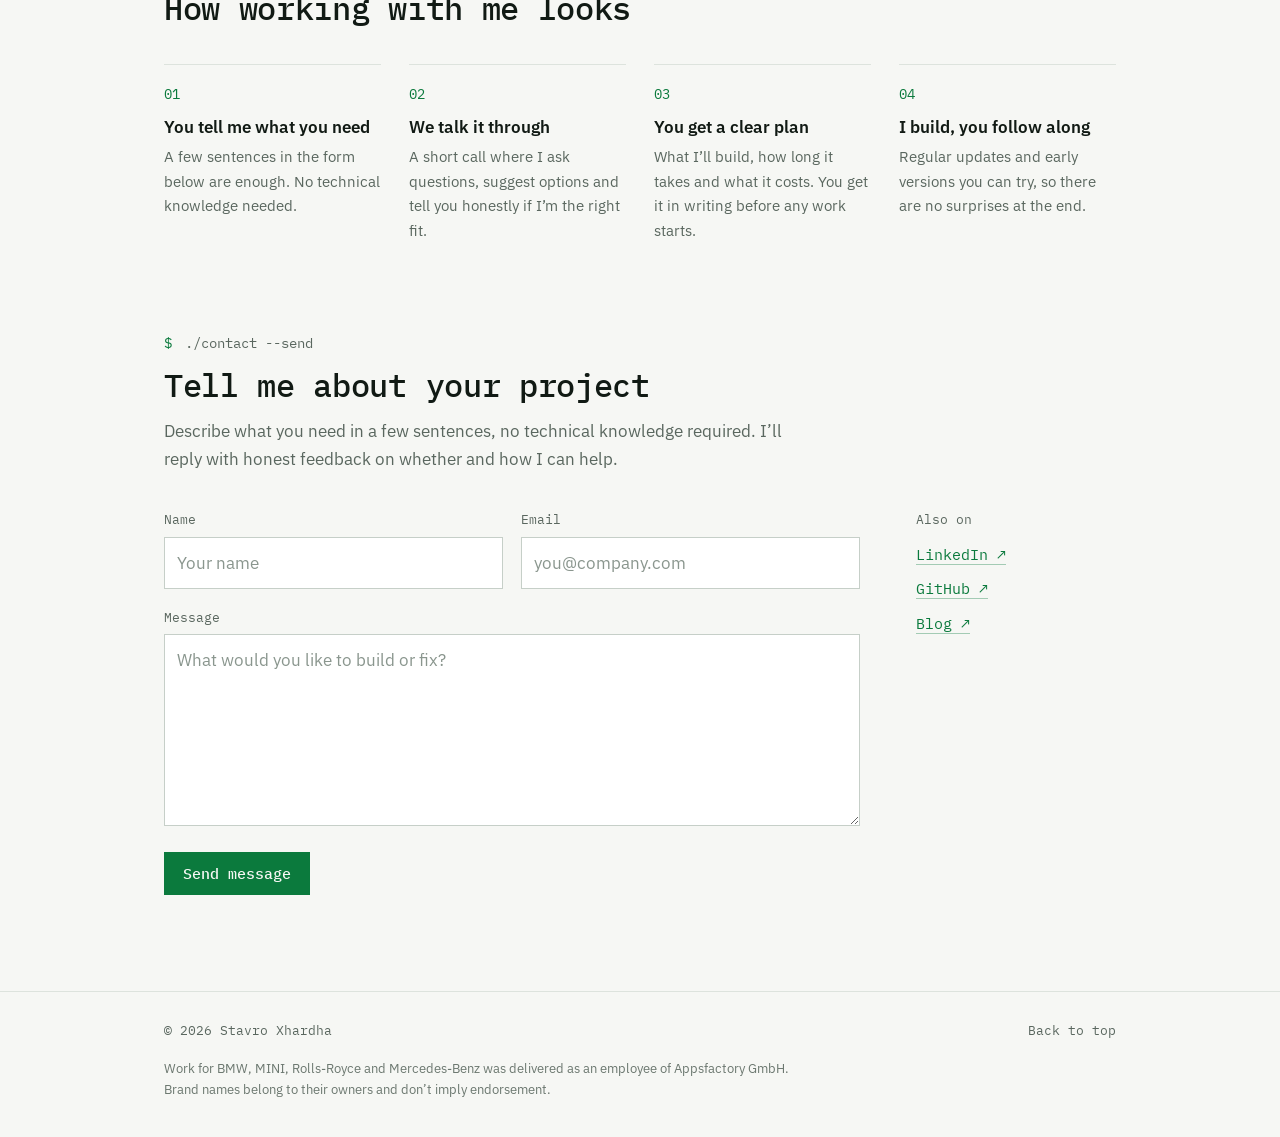
==== commit 2cb97169: "Rewrite copy without long dashes in all three languages Sentences that leaned on em/en dashes are re" ====
--- a/index.html
+++ b/index.html
@@ -8,28 +8,35 @@
     <meta name="color-scheme" content="dark light" />
     <meta
       name="description"
-      content="Stavro Xhardha — mobile apps, Android security and automation for businesses. 9 years of Android, including in-car software for BMW and a health app used by millions."
+      content="Stavro Xhardha builds mobile apps, checks Android apps for security problems and automates work for businesses. 9 years of Android, including in-car software for BMW and a health app used by millions."
     />
-    <title>Stavro Xhardha — Mobile apps, app security &amp; automation</title>
+    <title>Stavro Xhardha | Mobile apps, app security &amp; automation</title>
     <link rel="canonical" href="https://apksherlock.github.io/apksherlock/" />
     <meta name="robots" content="index,follow,max-image-preview:large" />
     <meta name="author" content="Stavro Xhardha" />
     <meta name="theme-color" content="#0b0d0c" />
     <script>
-      // Pick the theme before first paint: saved choice, else the system setting
+      // Pick the theme before first paint. A toggle click is remembered only while the
+      // device theme stays the same as when it was clicked; otherwise follow the device.
       (() => {
-        let theme = null;
-        try { theme = localStorage.getItem("theme"); } catch {}
-        if (theme !== "light" && theme !== "dark") {
-          theme = matchMedia("(prefers-color-scheme: light)").matches ? "light" : "dark";
-        }
+        const system = matchMedia("(prefers-color-scheme: light)").matches ? "light" : "dark";
+        let theme = system;
+        try {
+          const saved = localStorage.getItem("theme");
+          if ((saved === "light" || saved === "dark") && localStorage.getItem("theme-system") === system) {
+            theme = saved;
+          } else {
+            localStorage.removeItem("theme");
+            localStorage.removeItem("theme-system");
+          }
+        } catch {}
         document.documentElement.dataset.theme = theme;
       })();
     </script>
 
     <meta property="og:site_name" content="Stavro Xhardha" />
     <meta property="og:type" content="website" />
-    <meta property="og:title" content="Stavro Xhardha — Mobile apps, app security & automation" />
+    <meta property="og:title" content="Stavro Xhardha | Mobile apps, app security & automation" />
     <meta
       property="og:description"
       content="I build and maintain apps, check Android apps and phones for security problems, and automate repetitive work for businesses."
@@ -38,13 +45,13 @@
     <meta property="og:image" content="https://apksherlock.github.io/apksherlock/assets/images/og.png" />
     <meta property="og:image:width" content="1200" />
     <meta property="og:image:height" content="630" />
-    <meta property="og:image:alt" content="Stavro Xhardha — Mobile apps, app security and automation for businesses." />
+    <meta property="og:image:alt" content="Stavro Xhardha: mobile apps, app security and automation for businesses." />
     <meta property="og:locale" content="en_US" />
     <meta property="og:locale:alternate" content="de_DE" />
     <meta property="og:locale:alternate" content="sq_AL" />
 
     <meta name="twitter:card" content="summary_large_image" />
-    <meta name="twitter:title" content="Stavro Xhardha — Mobile apps, app security & automation" />
+    <meta name="twitter:title" content="Stavro Xhardha | Mobile apps, app security & automation" />
     <meta
       name="twitter:description"
       content="I build and maintain apps, check Android apps and phones for security problems, and automate repetitive work for businesses."
@@ -56,7 +63,7 @@
         "@context": "https://schema.org",
         "@type": "Person",
         "name": "Stavro Xhardha",
-        "jobTitle": "Software engineer — mobile apps, Android security, automation",
+        "jobTitle": "Software engineer for mobile apps, Android security and automation",
         "url": "https://apksherlock.github.io/apksherlock/",
         "knowsLanguage": ["en", "de", "sq"],
         "sameAs": [
@@ -110,7 +117,7 @@
           Mobile apps, app security and automation for businesses.
         </p>
         <p class="hero__sub" data-i18n="hero_sub">
-          9 years of building Android apps — including software on the screens inside BMW cars and a health app used by millions of people.
+          I’ve been building Android apps for 9 years, including software for the screens inside BMW cars and a health app used by millions of people.
         </p>
         <div class="hero__actions">
           <a class="btn btn--solid" href="#contact" data-scroll data-i18n="hero_cta">Tell me about your project</a>
@@ -137,17 +144,17 @@
         <p class="deco" aria-hidden="true"><span class="ps1">$</span> ls services/</p>
         <h2 class="section__title" data-i18n="services_title">What I can do for you</h2>
         <p class="section__intro" data-i18n="services_intro">
-          Not sure which one you need? Describe your problem and I’ll tell you honestly what makes sense — and what doesn’t.
+          Not sure which one you need? Describe your problem and I’ll tell you honestly what makes sense and what doesn’t.
         </p>
 
         <ul class="services">
           <li>
             <h3 data-i18n="svc_apps_t">Complete mobile apps</h3>
-            <p data-i18n="svc_apps_d">New apps for Android and iPhone, plus the server behind them — user accounts, data, payments, notifications and admin panels. One person responsible for the whole thing, from a simple customer app to large company software.</p>
+            <p data-i18n="svc_apps_d">New apps for Android and iPhone, together with the server behind them: user accounts, data, payments, notifications and admin panels. You get one person responsible for the whole thing, whether it’s a simple customer app or large company software.</p>
           </li>
           <li>
             <h3 data-i18n="svc_maintain_t">Fixing, maintaining and publishing apps</h3>
-            <p data-i18n="svc_maintain_d">Your app crashes, is slow, or the original developer is gone? I take over, fix the problems and keep it up to date. I also get apps into Google Play and the App Store — and sort out rejections, policy warnings and suspended listings.</p>
+            <p data-i18n="svc_maintain_d">Your app crashes, is slow, or the original developer is gone? I take over, fix the problems and keep it up to date. I also publish apps on Google Play and the App Store, and sort out rejections, policy warnings and suspended listings.</p>
           </li>
           <li>
             <h3 data-i18n="svc_security_t">App security check</h3>
@@ -155,7 +162,7 @@
           </li>
           <li>
             <h3 data-i18n="svc_malware_t">Is this phone or app infected?</h3>
-            <p data-i18n="svc_malware_d">You suspect an Android phone or app is spying on you or behaving strangely — company or personal? I check it for malware and tell you what I found and what to do. Android only.</p>
+            <p data-i18n="svc_malware_d">Do you suspect an Android phone or app is spying on you or behaving strangely? Company phone or personal, I check it for malware and tell you what I found and what to do. Android only.</p>
           </li>
           <li>
             <h3 data-i18n="svc_automation_t">Automation and AI</h3>
@@ -167,7 +174,7 @@
           </li>
           <li>
             <h3 data-i18n="svc_partner_t">Technical partner for founders</h3>
-            <p data-i18n="svc_partner_d">I help you plan the product, choose the right technology and avoid expensive mistakes — before a single line of code is written.</p>
+            <p data-i18n="svc_partner_d">I help you plan the product, choose the right technology and avoid expensive mistakes before a single line of code is written.</p>
           </li>
           <li>
             <h3 data-i18n="svc_training_t">Training for developer teams</h3>
@@ -189,7 +196,7 @@
             <div>
               <h3 class="work__name" data-i18n="work_bmw_t">In-car software for BMW, MINI, Rolls-Royce and Mercedes-Benz</h3>
               <p data-i18n="work_bmw_d">
-                Through the agency Appsfactory, I’ve spent four years as a senior engineer and team lead on the software for the screens inside new cars — including the passenger entertainment display and the rear-seat Theatre Screen in 2026 BMW models, and the look and feel of BMW M, MINI and Rolls-Royce interfaces. Before that: a health-and-car app built with Mercedes-Benz.
+                Through the agency Appsfactory, I’ve spent four years as a senior engineer and team lead on the software for the screens inside new cars. That includes the passenger entertainment display and the rear-seat Theatre Screen in 2026 BMW models, and the look and feel of BMW M, MINI and Rolls-Royce interfaces. Before that, I worked on a health and car app with Mercedes-Benz.
               </p>
               <p class="work__links">
                 <a class="link" href="https://www.youtube.com/watch?v=YlBdHxKM9-o" target="_blank" rel="noreferrer" data-i18n="work_bmw_l1">BMW’s Theatre Screen video ↗</a>
@@ -214,7 +221,7 @@
             <div>
               <h3 class="work__name" data-i18n="work_mallya_t">Mallya smart insulin pen</h3>
               <p data-i18n="work_mallya_d">
-                I built the secure connection that sends dose data from the pen to the phone — encrypted, because medical data has to stay private.
+                I built the secure connection that sends dose data from the pen to the phone. It’s encrypted, because medical data has to stay private.
               </p>
               <p class="work__links">
                 <a class="link" href="https://my-mallya.com/en/" target="_blank" rel="noreferrer">my-mallya.com ↗</a>
@@ -226,7 +233,7 @@
             <div>
               <h3 class="work__name" data-i18n="work_security_t">Android security reviews</h3>
               <p data-i18n="work_security_d">
-                Checked real, published Android apps for weaknesses — leaking data, unsafe connections between apps, broken encryption — and helped the teams fix them.
+                Checked real, published Android apps for weaknesses such as leaking data, unsafe connections between apps and broken encryption, and helped the teams fix them.
               </p>
             </div>
           </li>
@@ -352,10 +359,10 @@
 
           <div class="about__text">
             <p data-i18n="about_p1">
-              I’m Stavro, a software engineer who has spent the last 9 years building Android apps — from small Albanian startups to the screens inside BMW cars. Along the way I’ve led teams, worked side by side with designers and product owners, and seen what makes software projects succeed or fail.
+              I’m Stavro, a software engineer. For the last 9 years I’ve been building Android apps, from small Albanian startups to the screens inside BMW cars. Along the way I’ve led teams, worked side by side with designers and product owners, and seen what makes software projects succeed or fail.
             </p>
             <p data-i18n="about_p2">
-              My home turf is native Android, but I build the whole product — the app and the server behind it — and I’m not tied to one tool: I pick whatever fits your project, your budget and your plans. I also research mobile security in my spare time, which makes the apps I build safer from the start.
+              My home turf is native Android, but I build the whole product: the app and the server behind it. I’m not tied to one tool either. I pick whatever fits your project, your budget and your plans. In my spare time I research mobile security, which makes the apps I build safer from the start.
             </p>
             <p data-i18n="about_p3">I work remotely with clients worldwide, in English, German or Albanian.</p>
           </div>
@@ -377,7 +384,7 @@
           </li>
           <li>
             <h3 data-i18n="step3_t">You get a clear plan</h3>
-            <p data-i18n="step3_d">What I’ll build, how long it takes and what it costs — in writing, before any work starts.</p>
+            <p data-i18n="step3_d">What I’ll build, how long it takes and what it costs. You get it in writing before any work starts.</p>
           </li>
           <li>
             <h3 data-i18n="step4_t">I build, you follow along</h3>
@@ -390,7 +397,7 @@
         <p class="deco" aria-hidden="true"><span class="ps1">$</span> ./contact --send</p>
         <h2 class="section__title" data-i18n="contact_title">Tell me about your project</h2>
         <p class="section__intro" data-i18n="contact_sub">
-          Describe what you need in a few sentences — no technical knowledge required. I’ll reply with honest feedback on whether and how I can help.
+          Describe what you need in a few sentences, no technical knowledge required. I’ll reply with honest feedback on whether and how I can help.
         </p>
 
         <div class="contact">
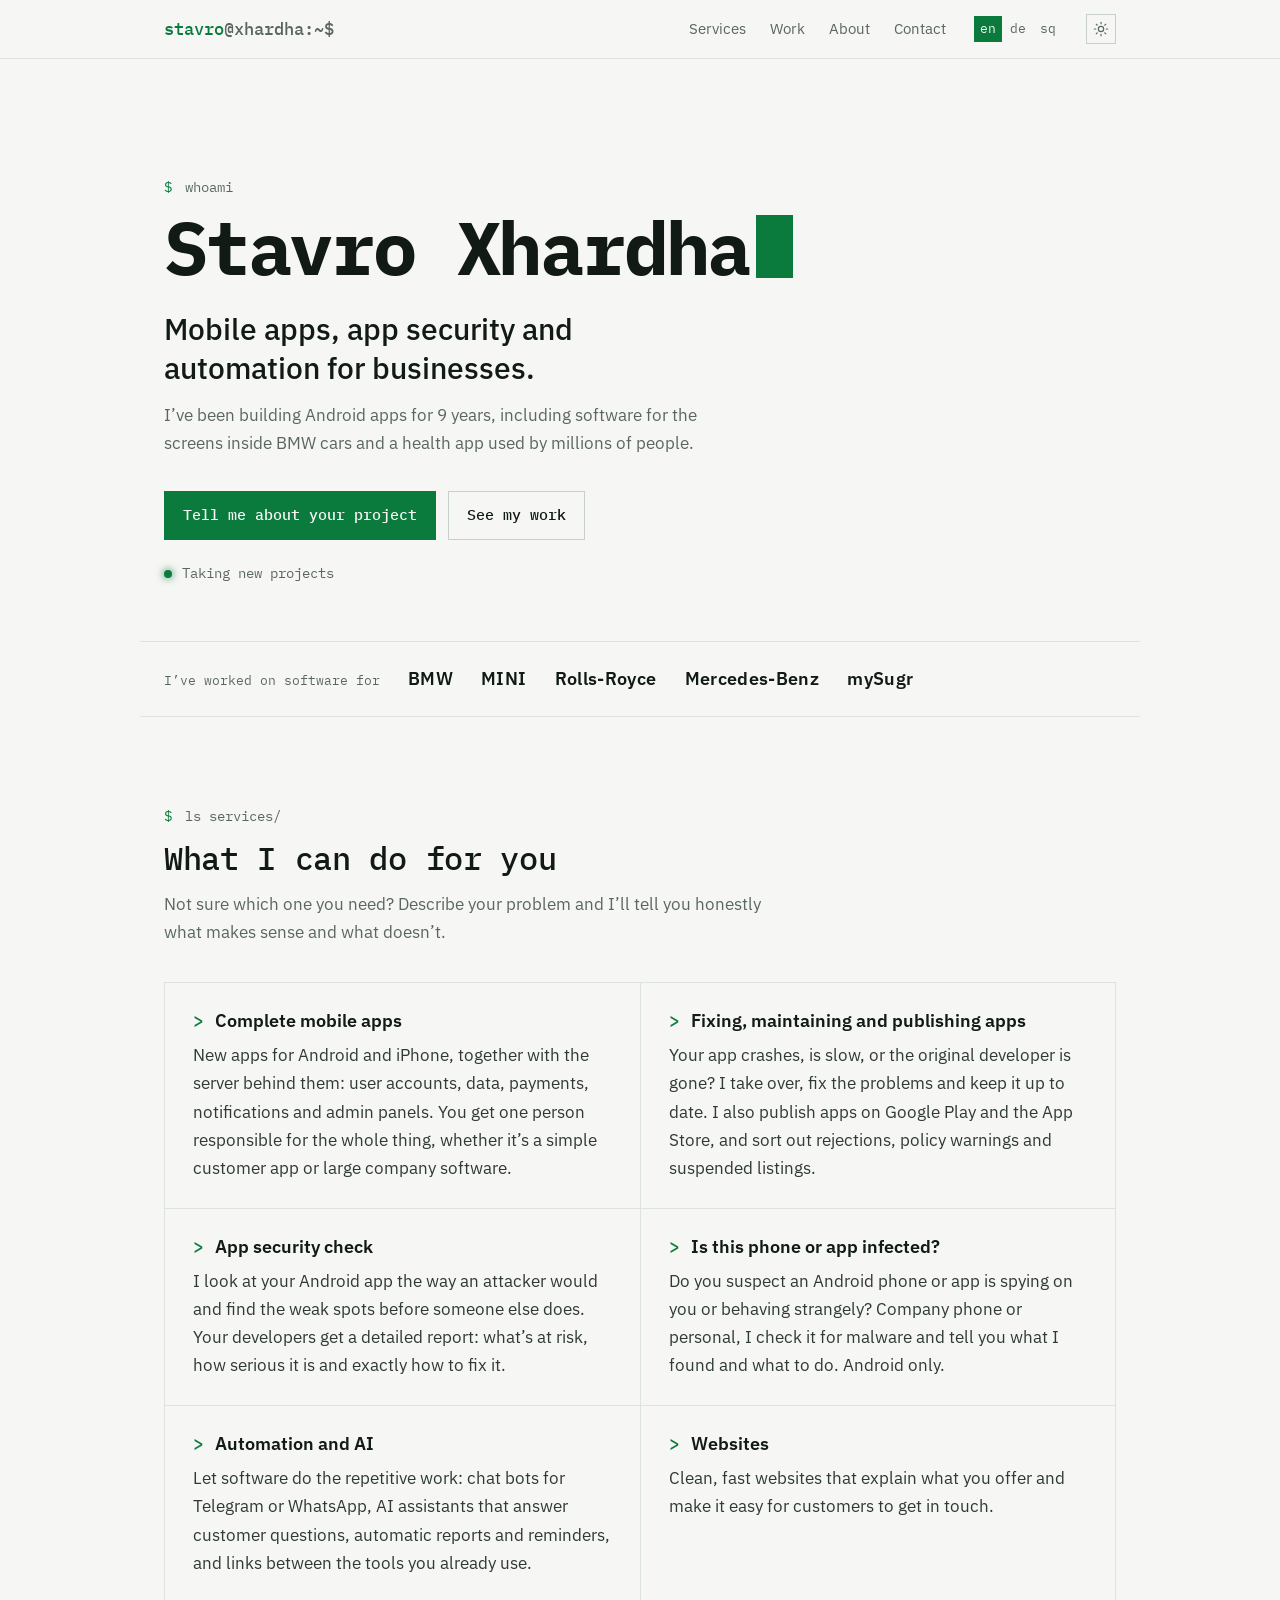
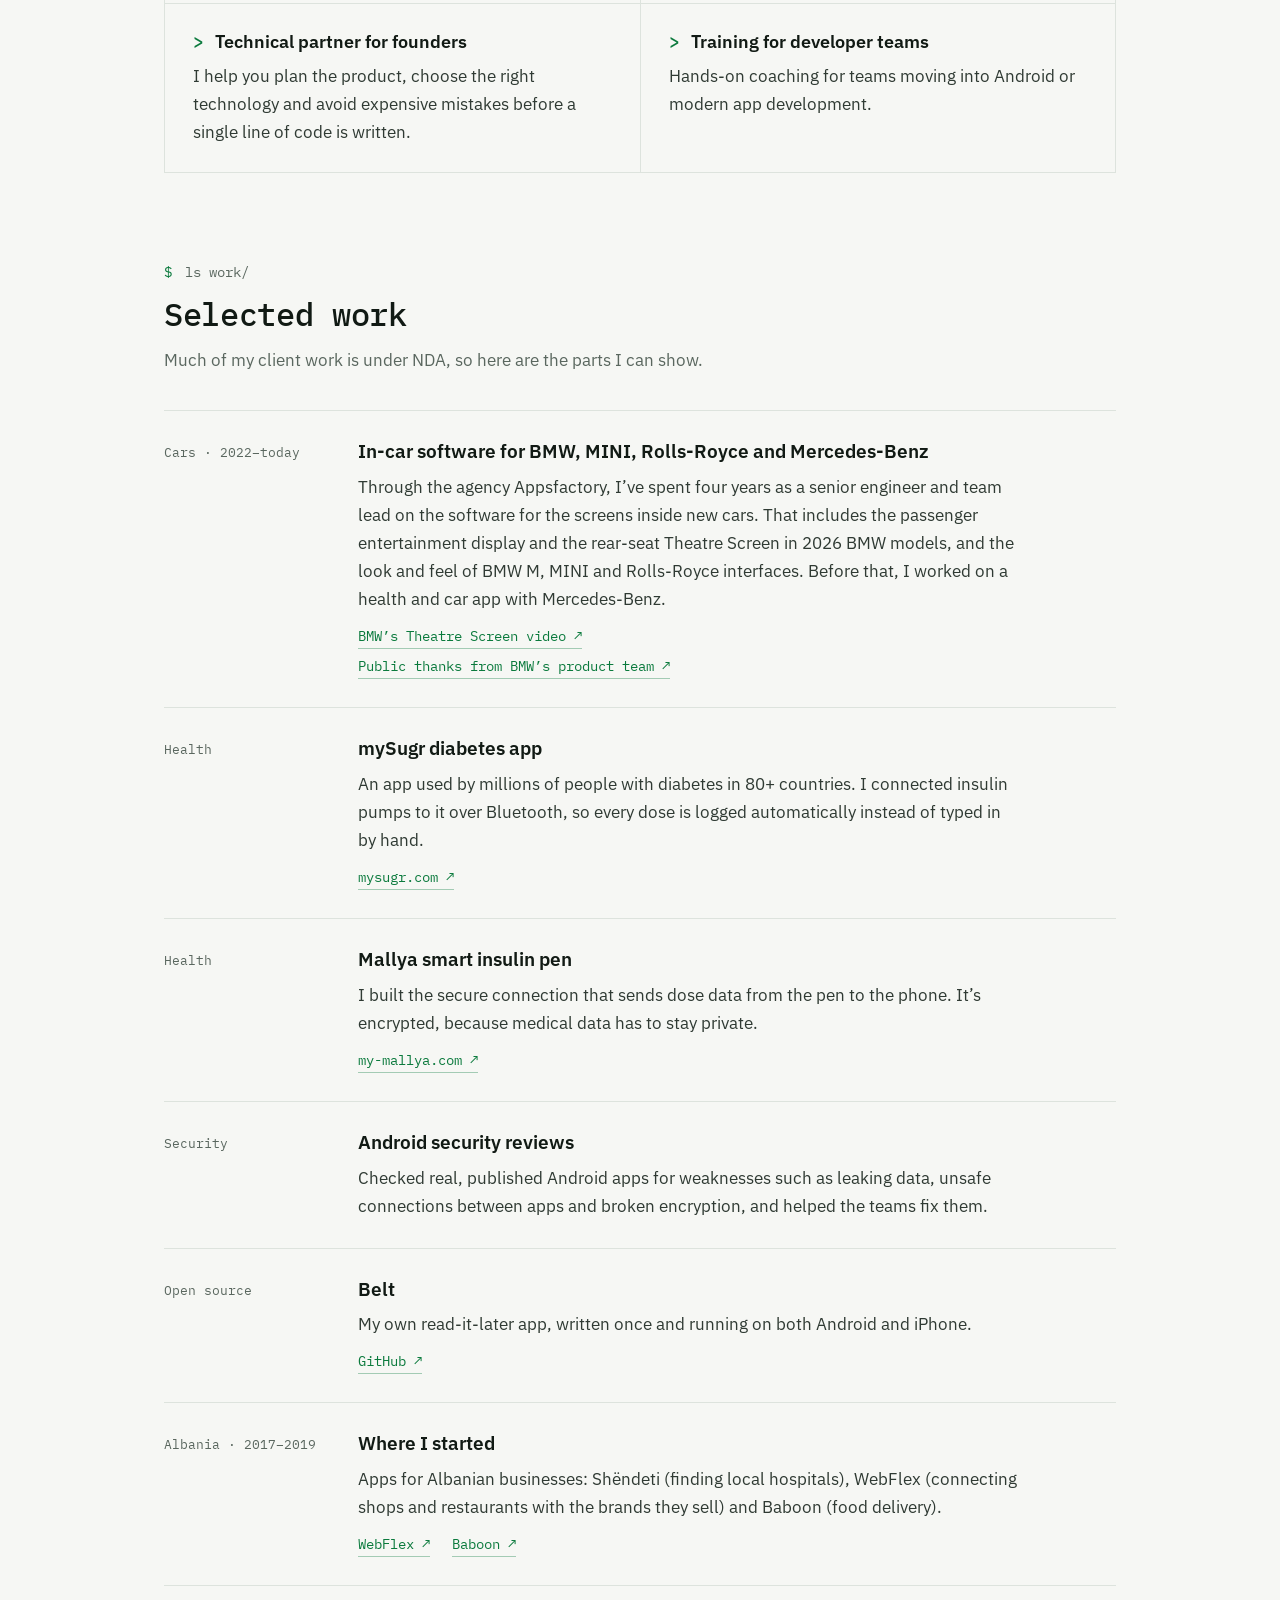
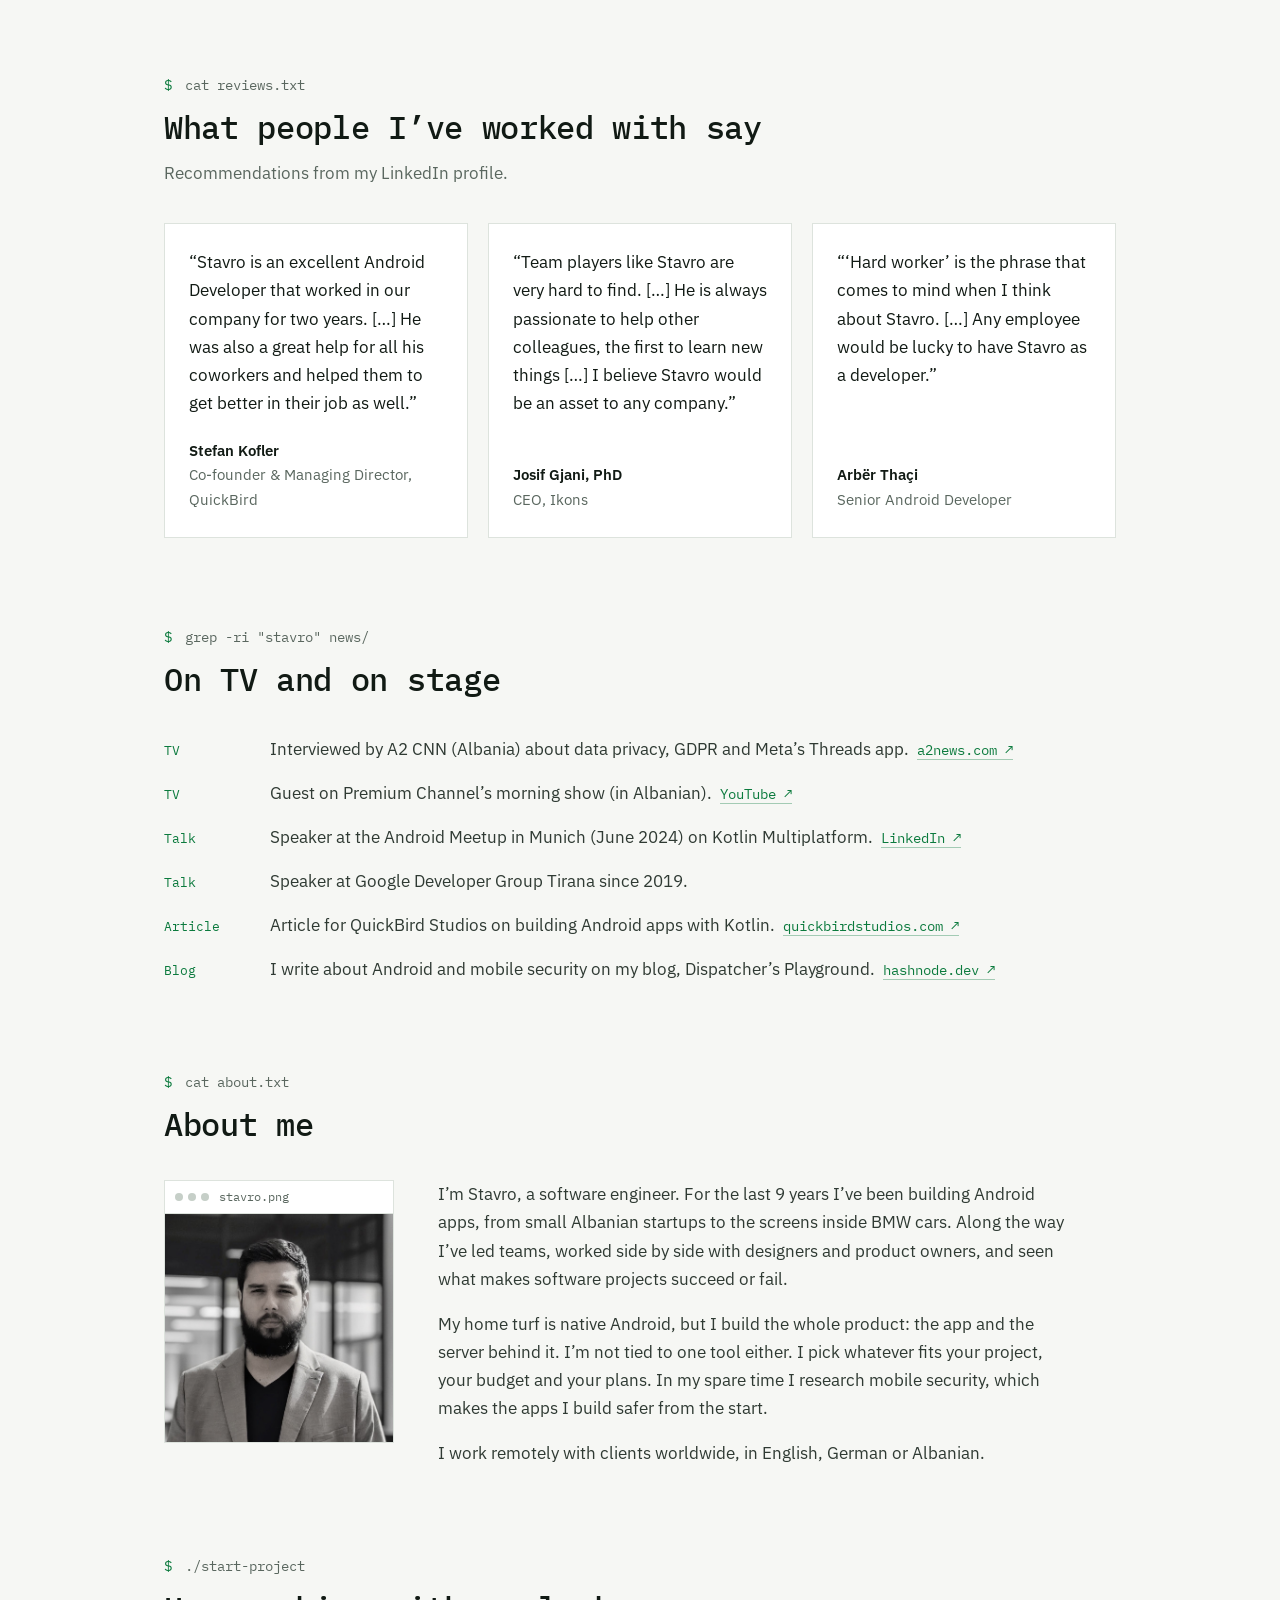
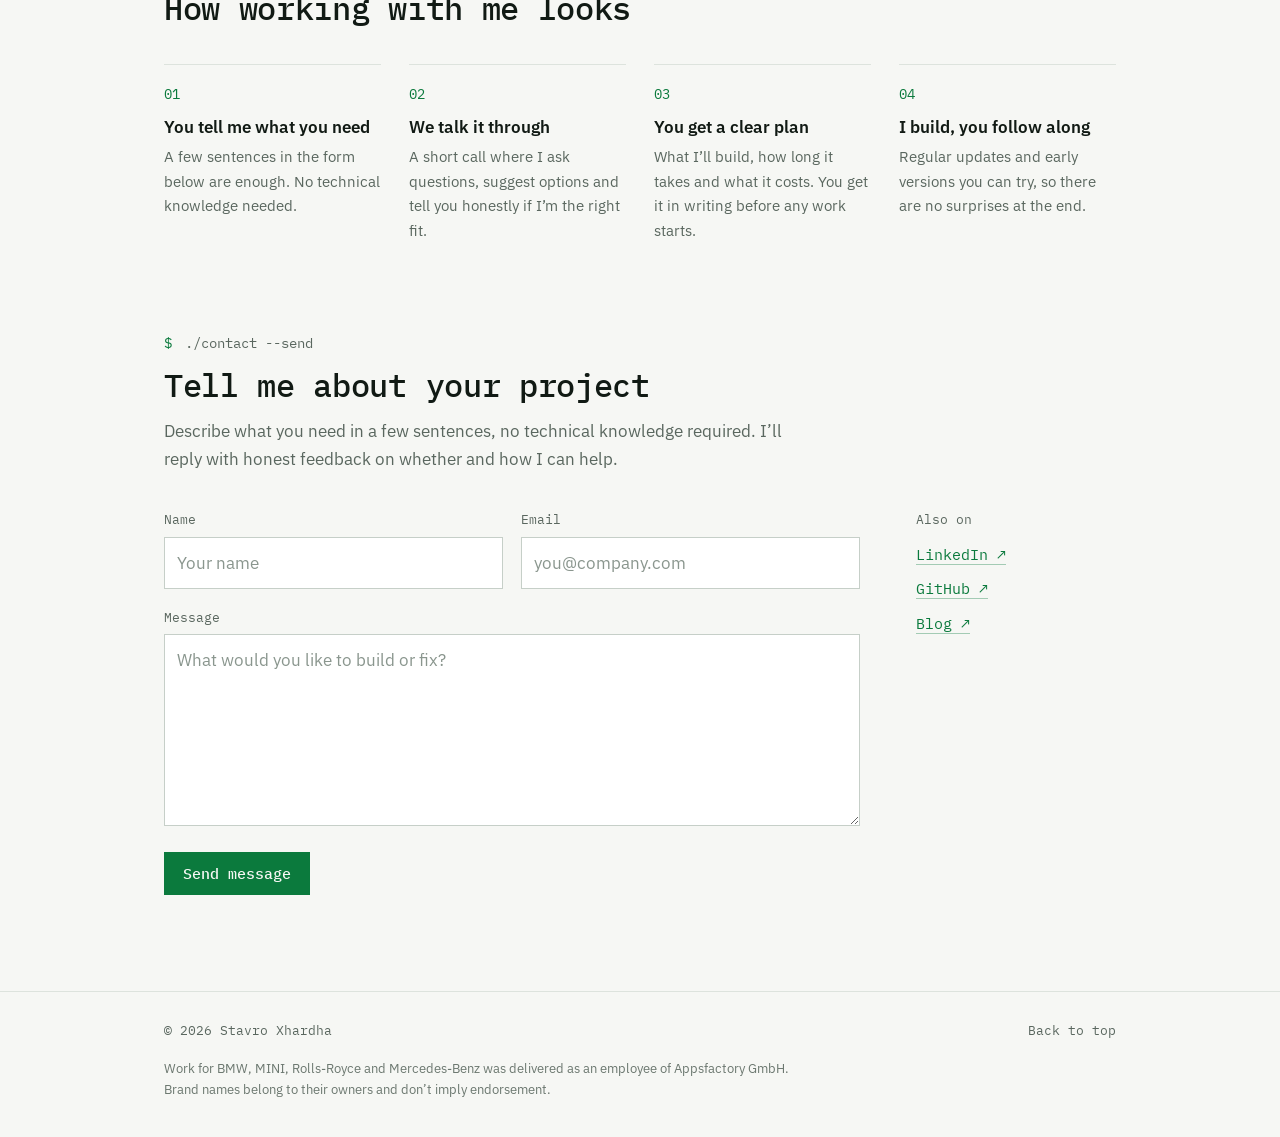
==== commit 9dbea33c: "Update profile picture Co-Authored-By: Claude Opus 5.5 <noreply@anthropic.com>" ====
--- a/index.html
+++ b/index.html
@@ -350,7 +350,7 @@
               stavro.png
             </figcaption>
             <img
-              src="./assets/images/profile.png"
+              src="./assets/images/profile.jpg"
               alt="Portrait of Stavro Xhardha"
               loading="lazy"
               decoding="async"
@@ -405,6 +405,7 @@
             id="my-form"
             class="form"
             method="POST"
+            novalidate
             action="https://contact-relay.apksherlock.workers.dev"
             data-endpoint="https://contact-relay.apksherlock.workers.dev"
             data-turnstile-sitekey="0x4AAAAAAFTtH7mfr1z4t726"
@@ -422,6 +423,7 @@
                   class="field__input"
                   name="name"
                   autocomplete="name"
+                  maxlength="100"
                   placeholder="Your name"
                   data-i18n-placeholder="contact_name_placeholder"
                   required
@@ -435,6 +437,7 @@
                   type="email"
                   name="email"
                   autocomplete="email"
+                  maxlength="200"
                   placeholder="you@company.com"
                   data-i18n-placeholder="contact_email_placeholder"
                   required
@@ -448,6 +451,7 @@
                 class="field__input"
                 name="message"
                 rows="6"
+                maxlength="3500"
                 placeholder="What would you like to build or fix?"
                 data-i18n-placeholder="contact_message_placeholder"
                 required
--- a/css/style.css
+++ b/css/style.css
@@ -289,7 +289,7 @@
 }
 .window__dots{display:flex;gap:5px}
 .window__dots i{width:8px;height:8px;border-radius:50%;background:var(--line-strong)}
-.window img{display:block;width:100%;aspect-ratio:1/1;object-fit:cover}
+.window img{display:block;width:100%;aspect-ratio:1/1;object-fit:cover;object-position:50% 25%}
 
 /* PROCESS */
 .steps{
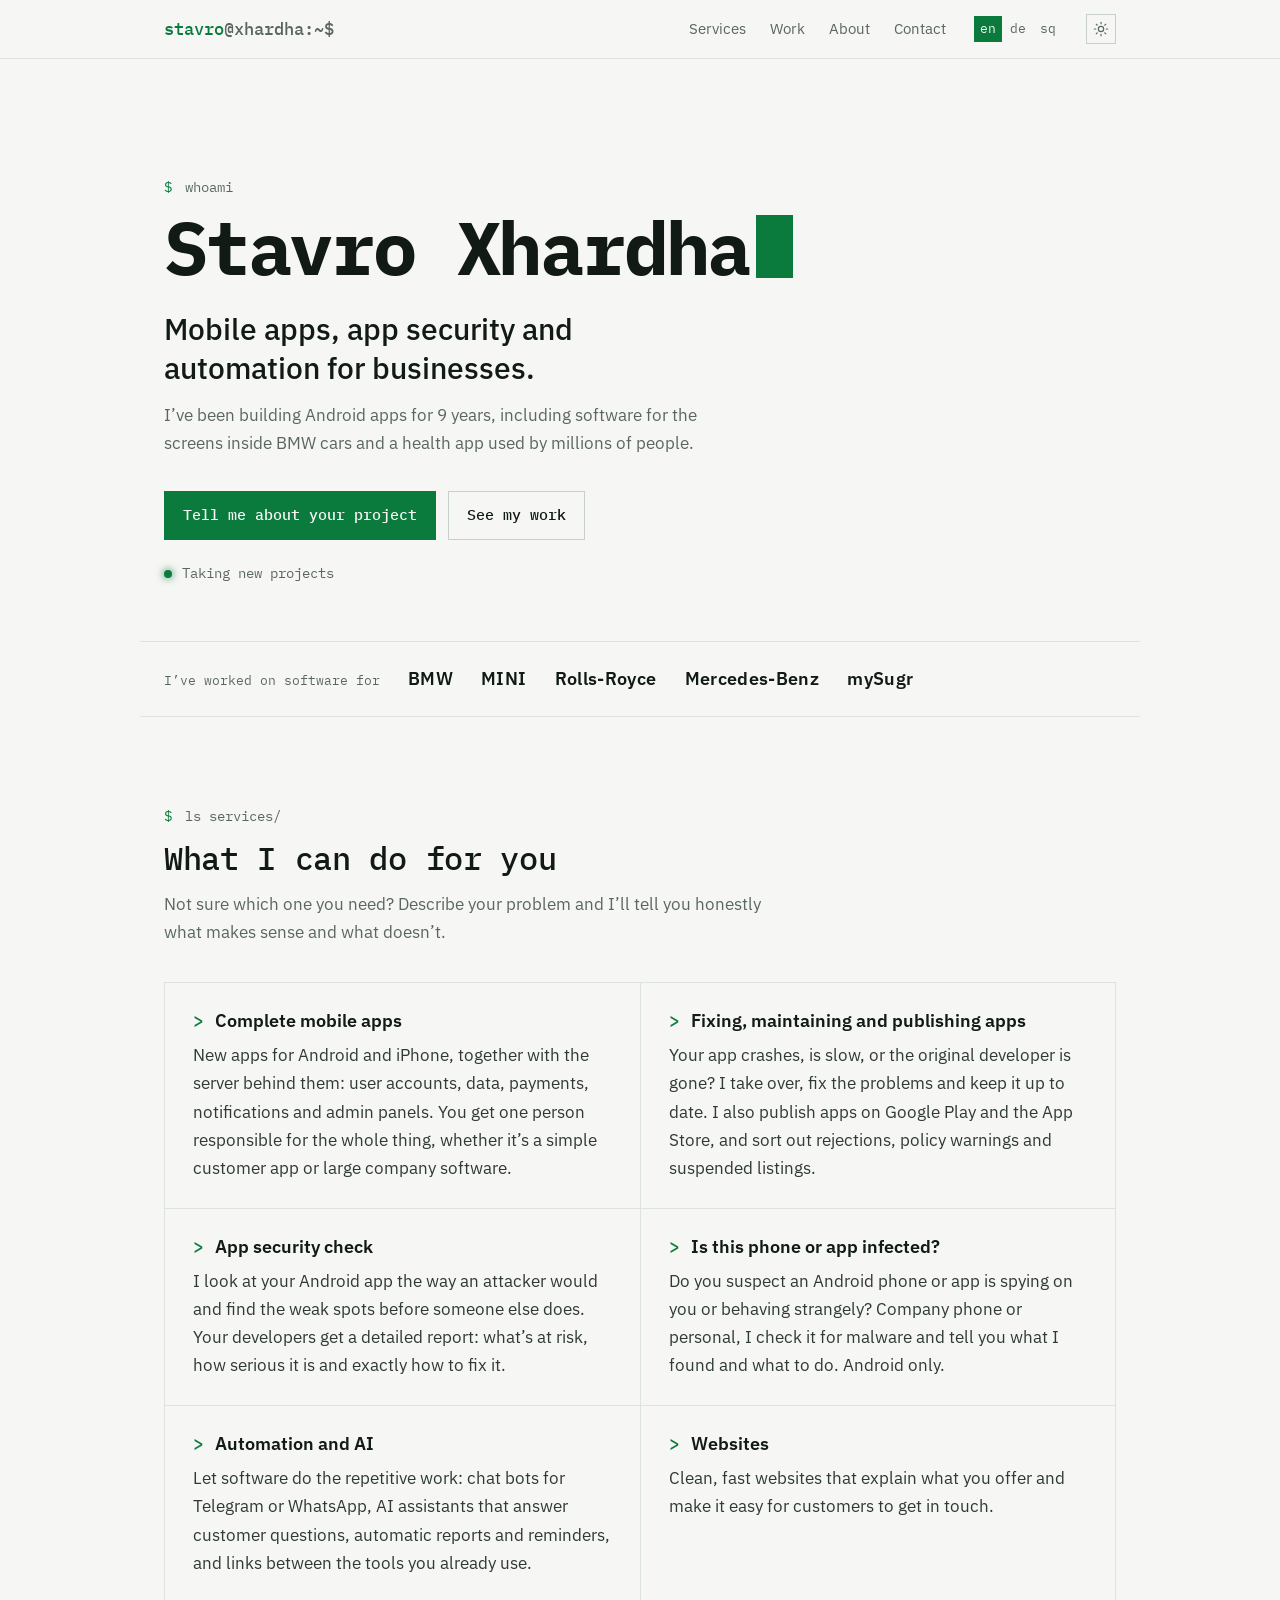
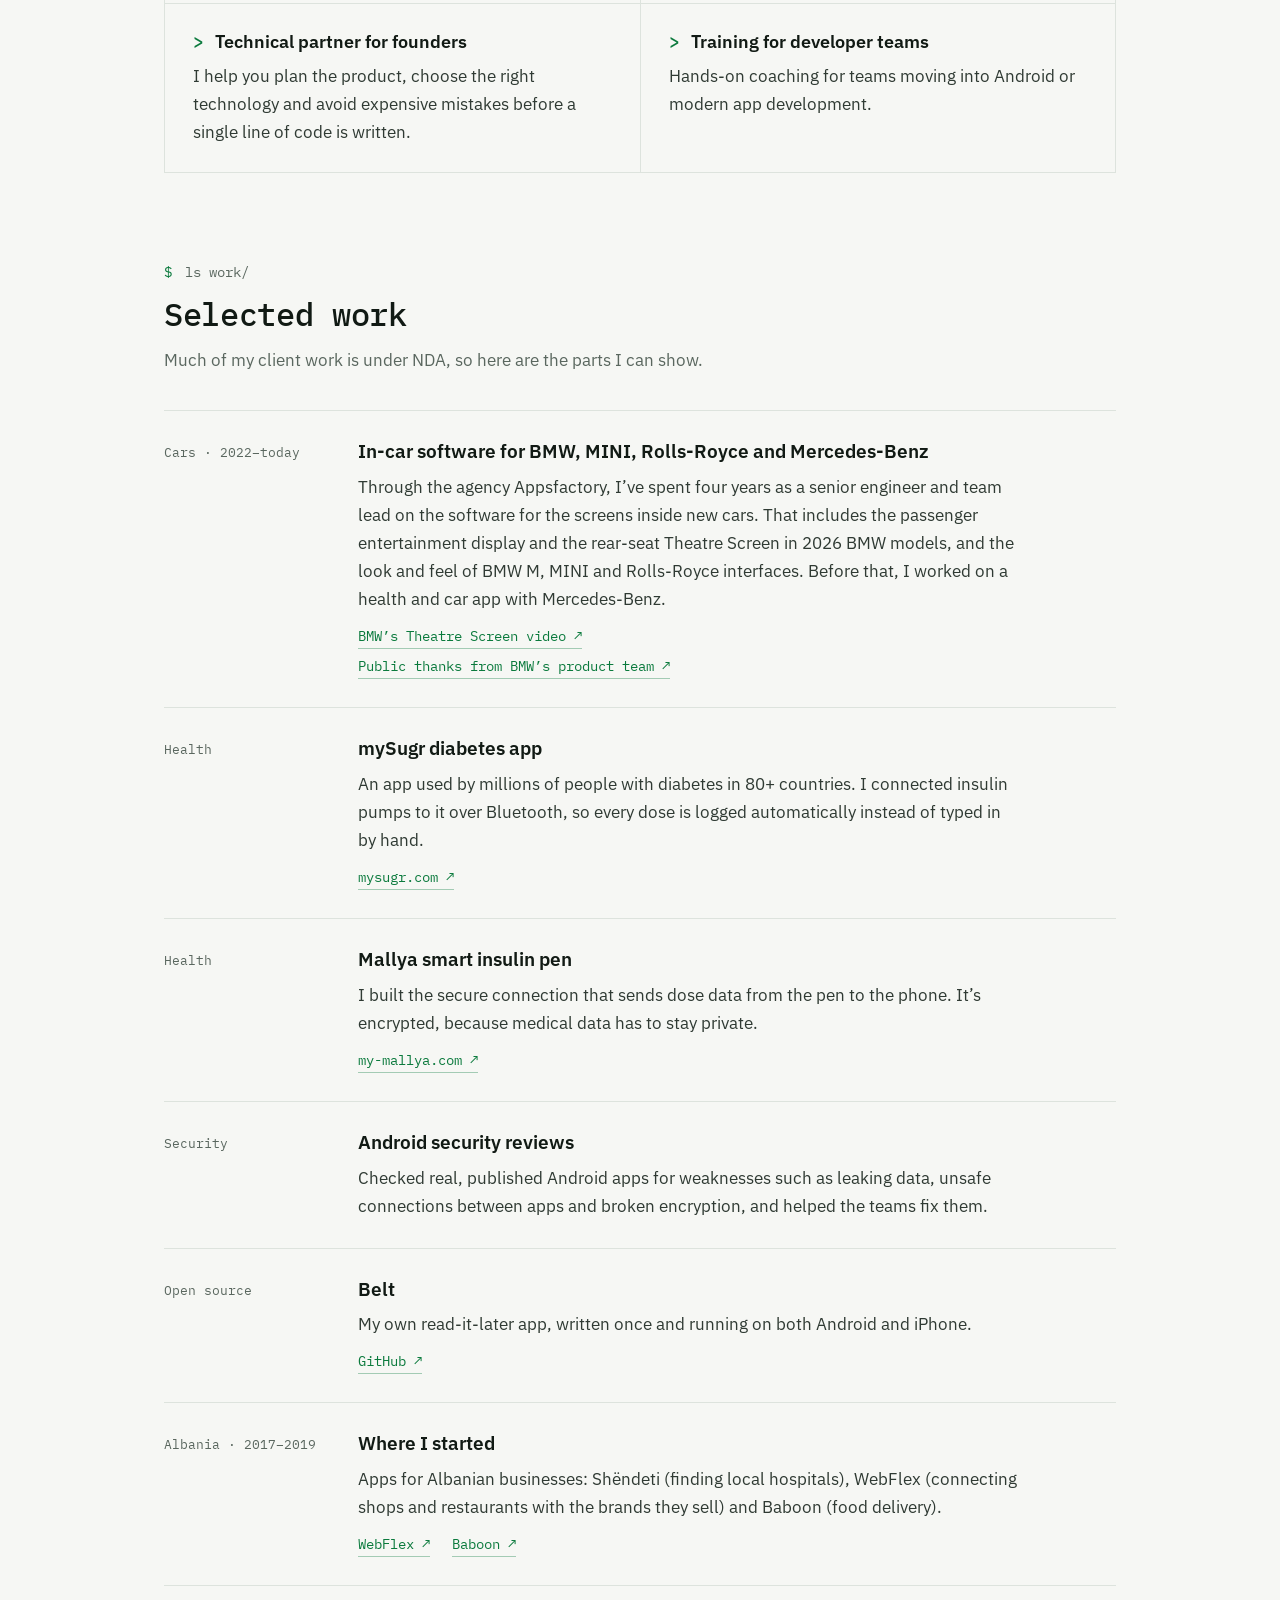
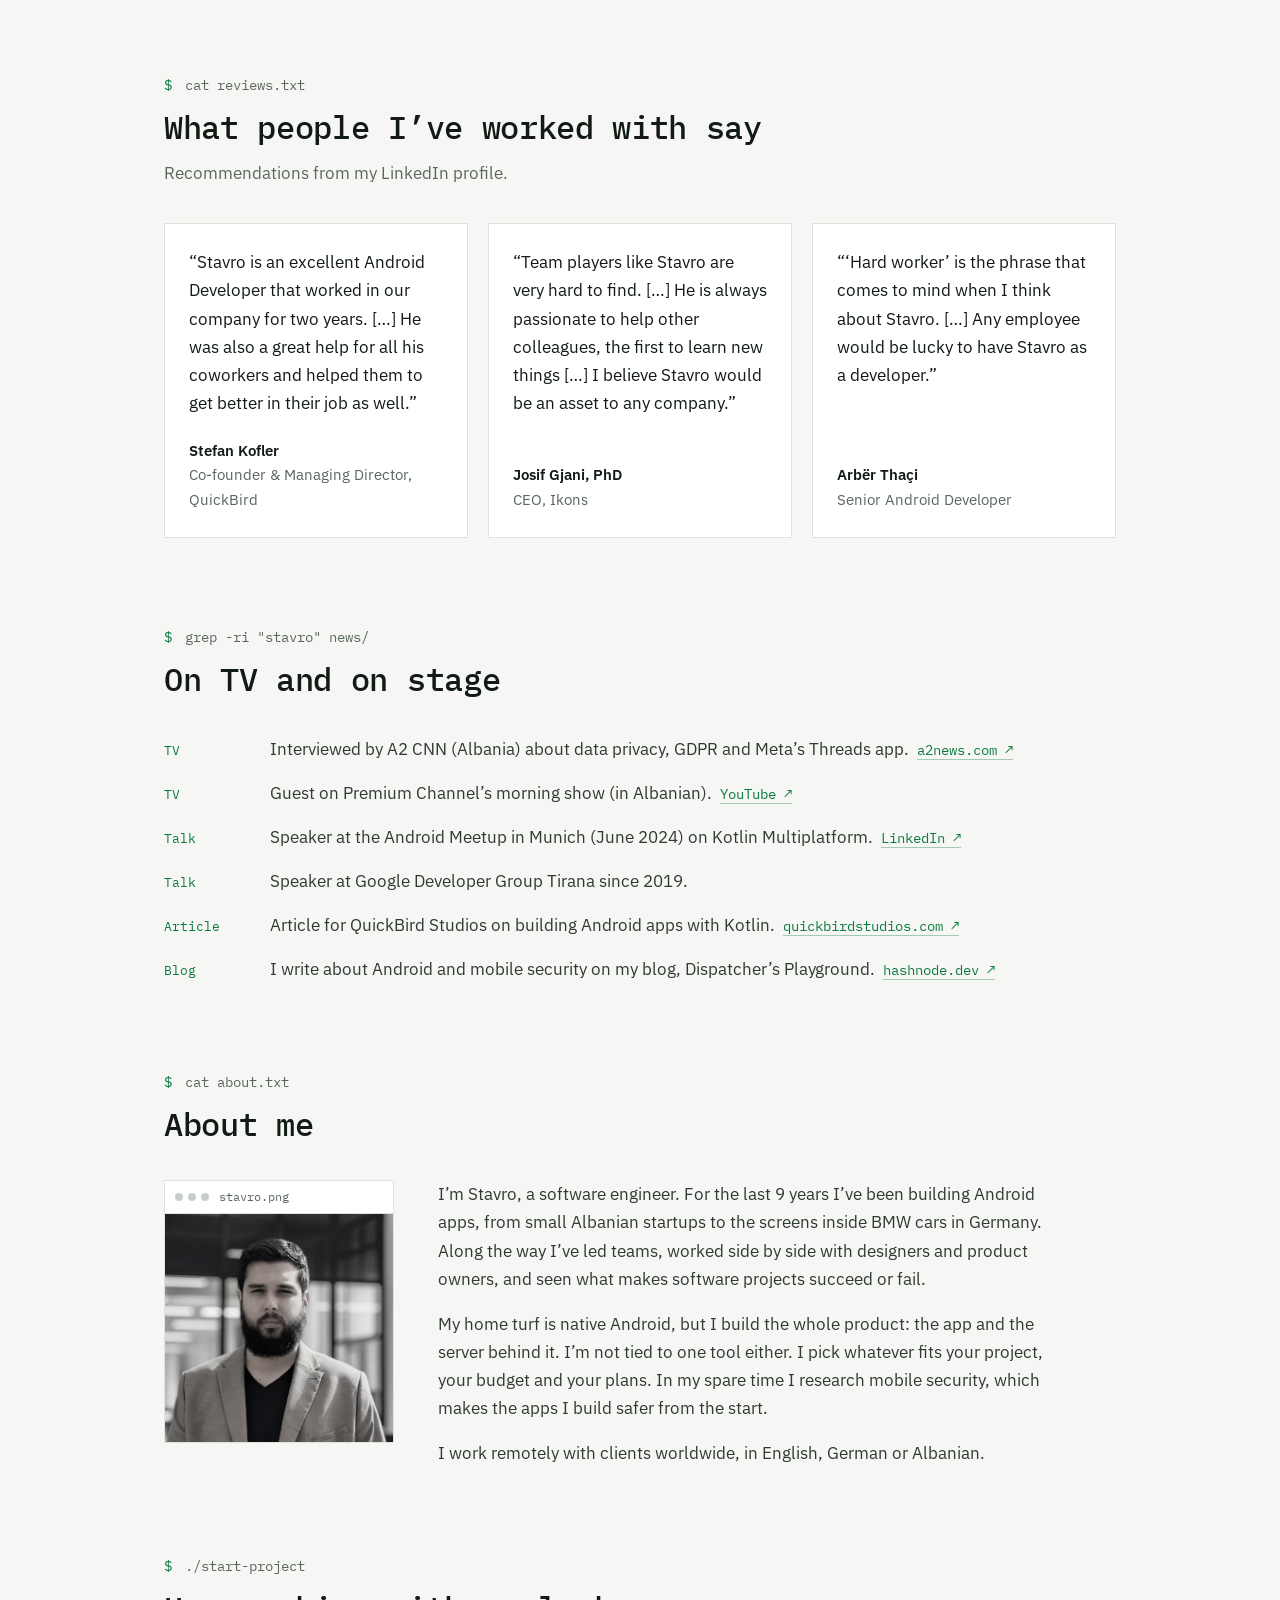
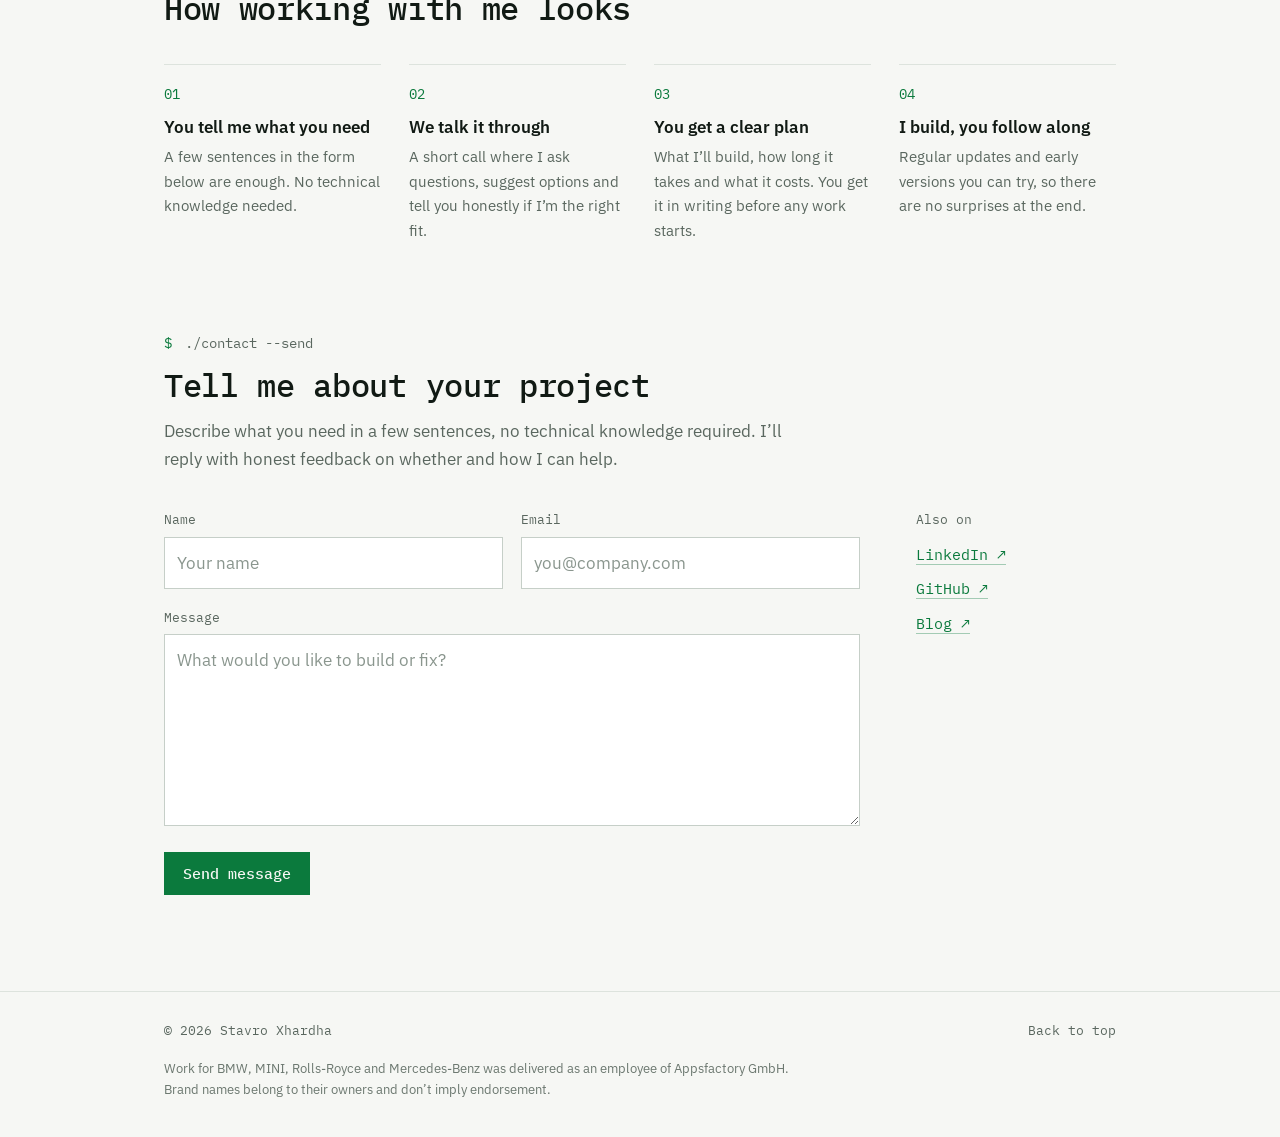
==== commit e4818ef4: "About: mention Germany for the BMW work Co-Authored-By: Claude Opus 5.5 <noreply@anthropic.com>" ====
--- a/index.html
+++ b/index.html
@@ -359,7 +359,7 @@
 
           <div class="about__text">
             <p data-i18n="about_p1">
-              I’m Stavro, a software engineer. For the last 9 years I’ve been building Android apps, from small Albanian startups to the screens inside BMW cars. Along the way I’ve led teams, worked side by side with designers and product owners, and seen what makes software projects succeed or fail.
+              I’m Stavro, a software engineer. For the last 9 years I’ve been building Android apps, from small Albanian startups to the screens inside BMW cars in Germany. Along the way I’ve led teams, worked side by side with designers and product owners, and seen what makes software projects succeed or fail.
             </p>
             <p data-i18n="about_p2">
               My home turf is native Android, but I build the whole product: the app and the server behind it. I’m not tied to one tool either. I pick whatever fits your project, your budget and your plans. In my spare time I research mobile security, which makes the apps I build safer from the start.
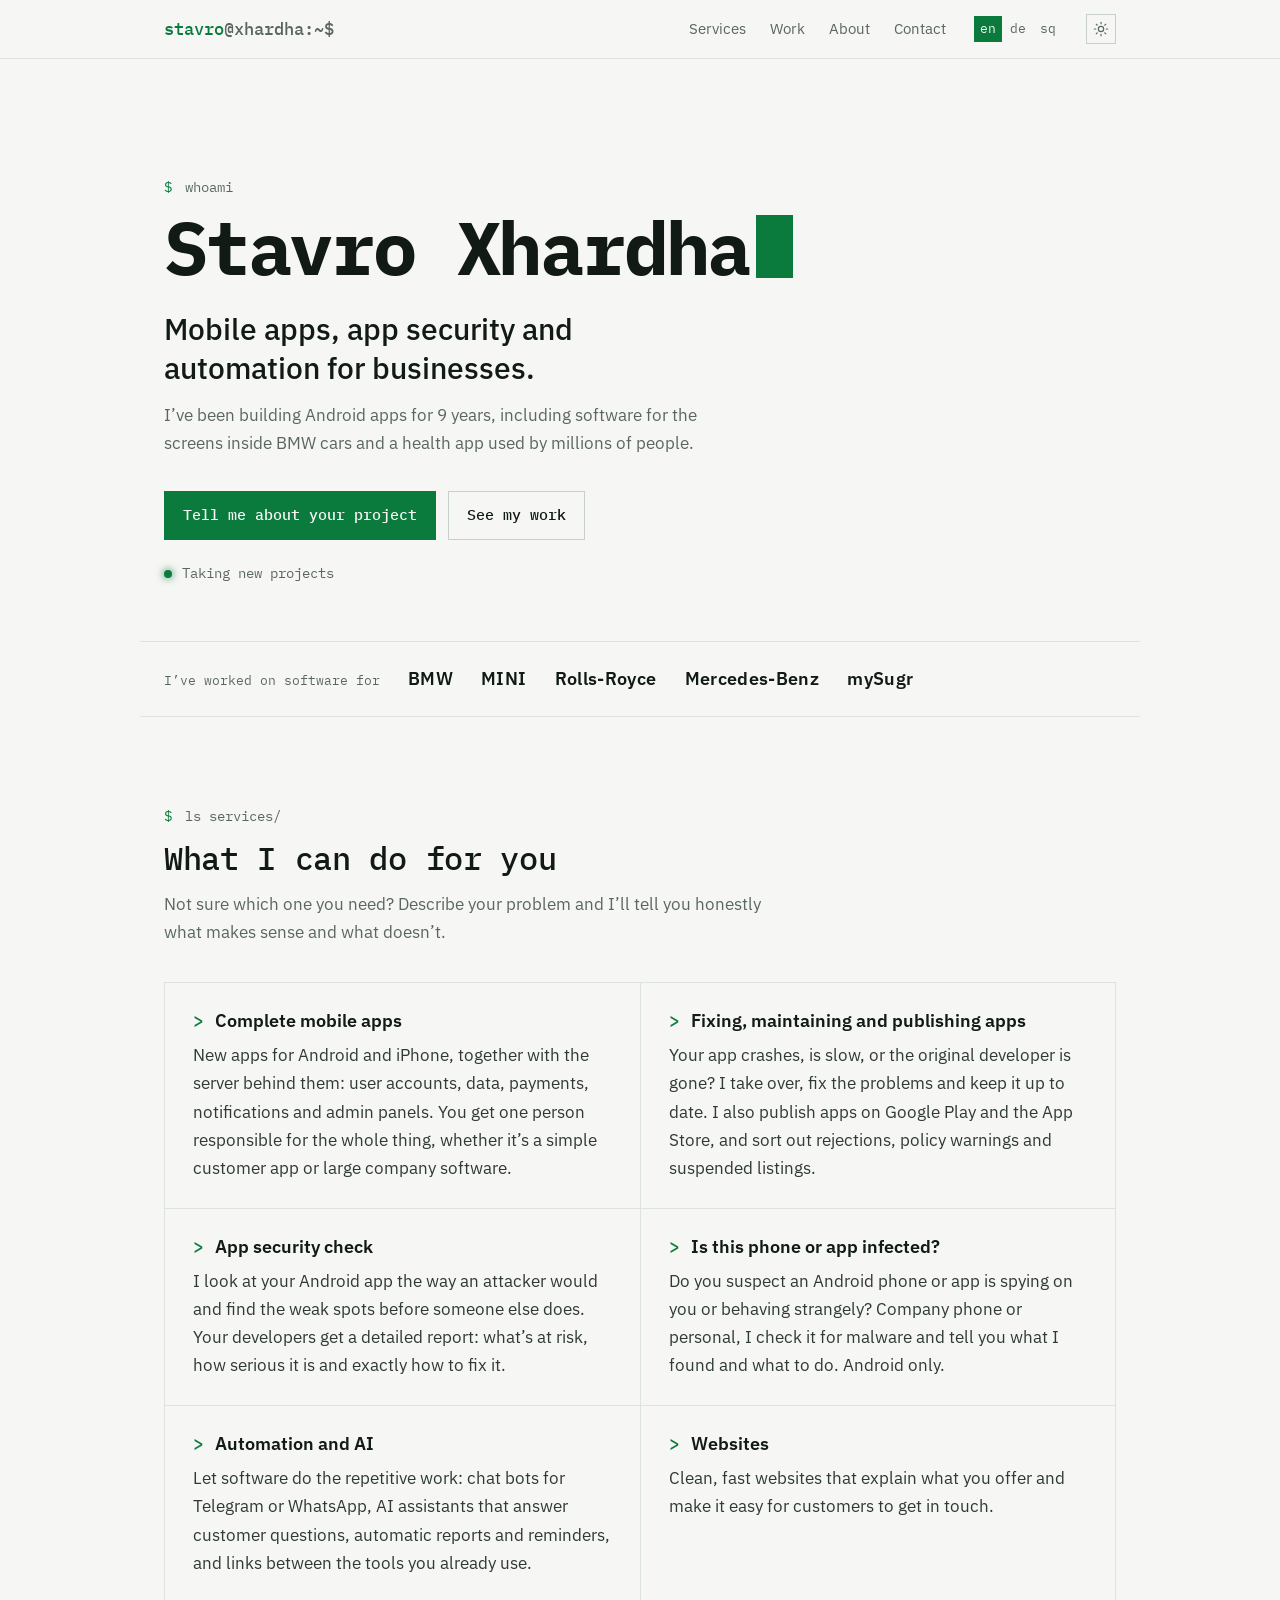
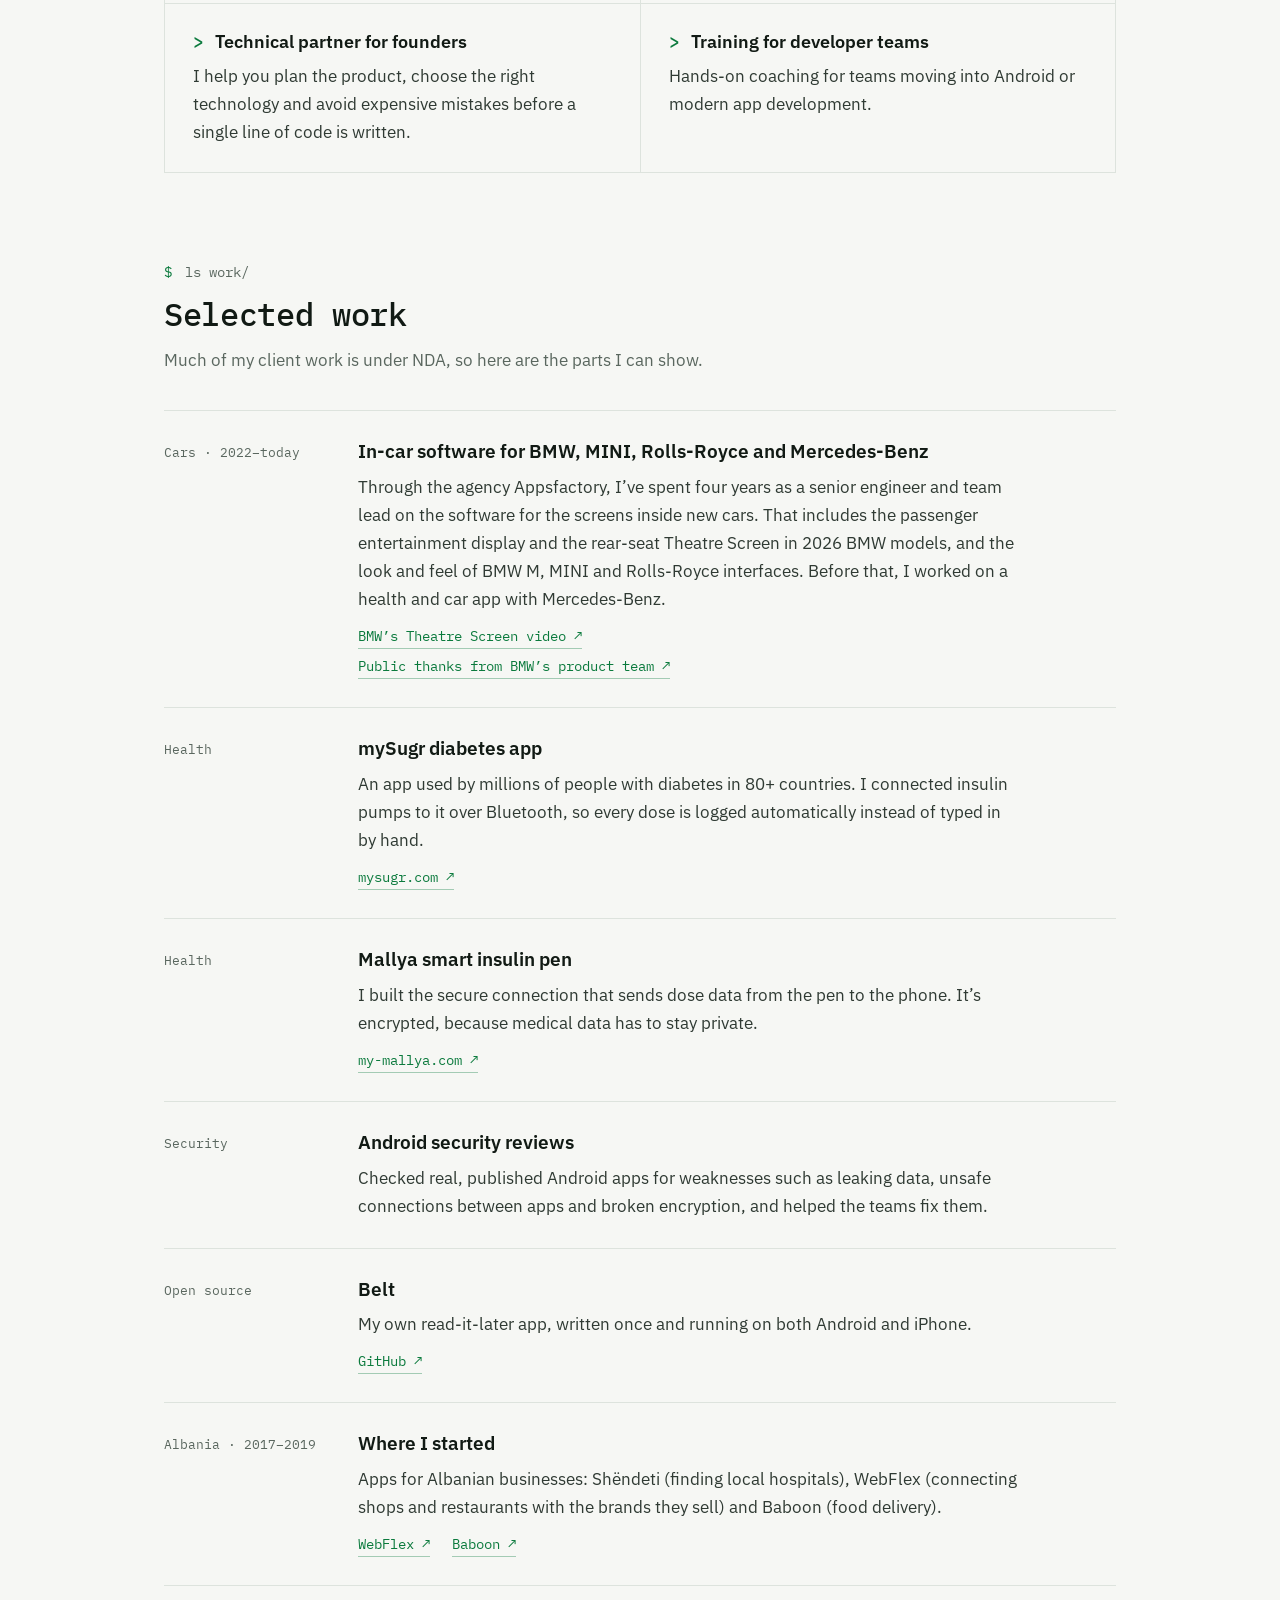
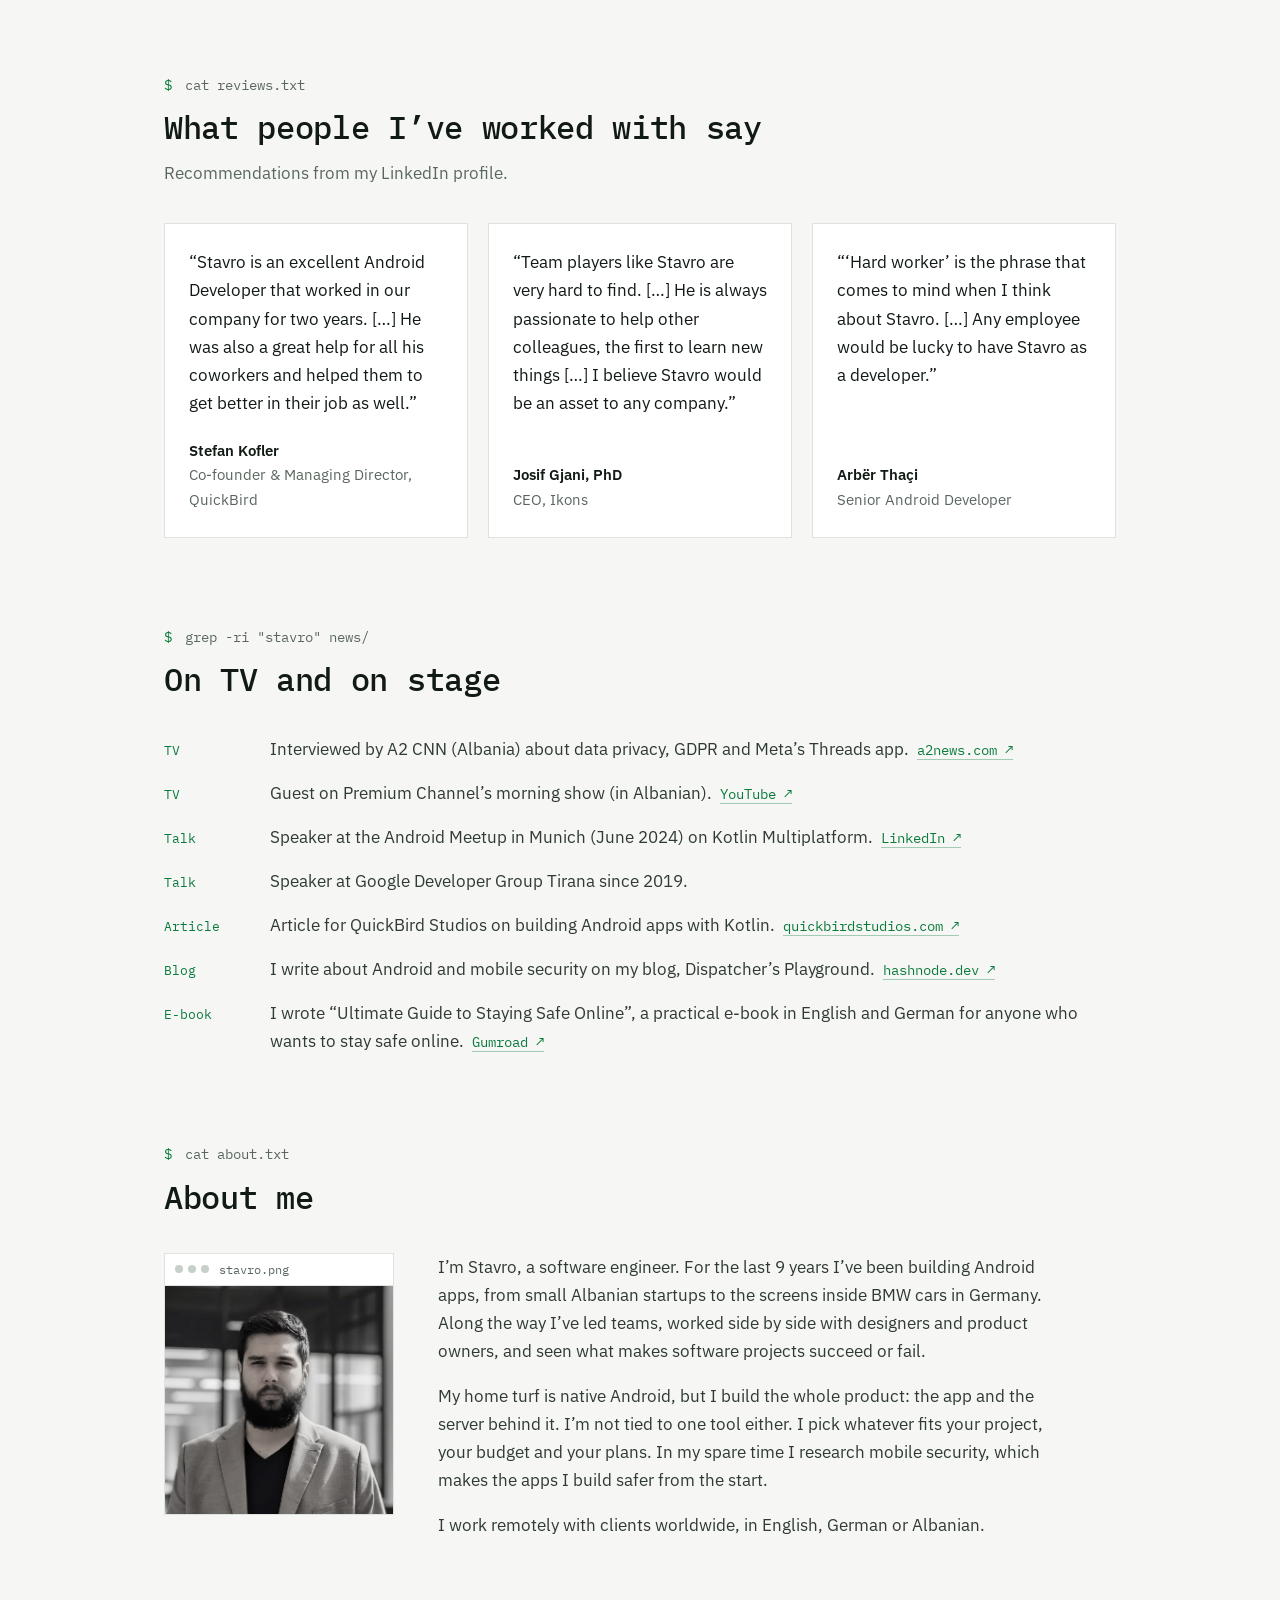
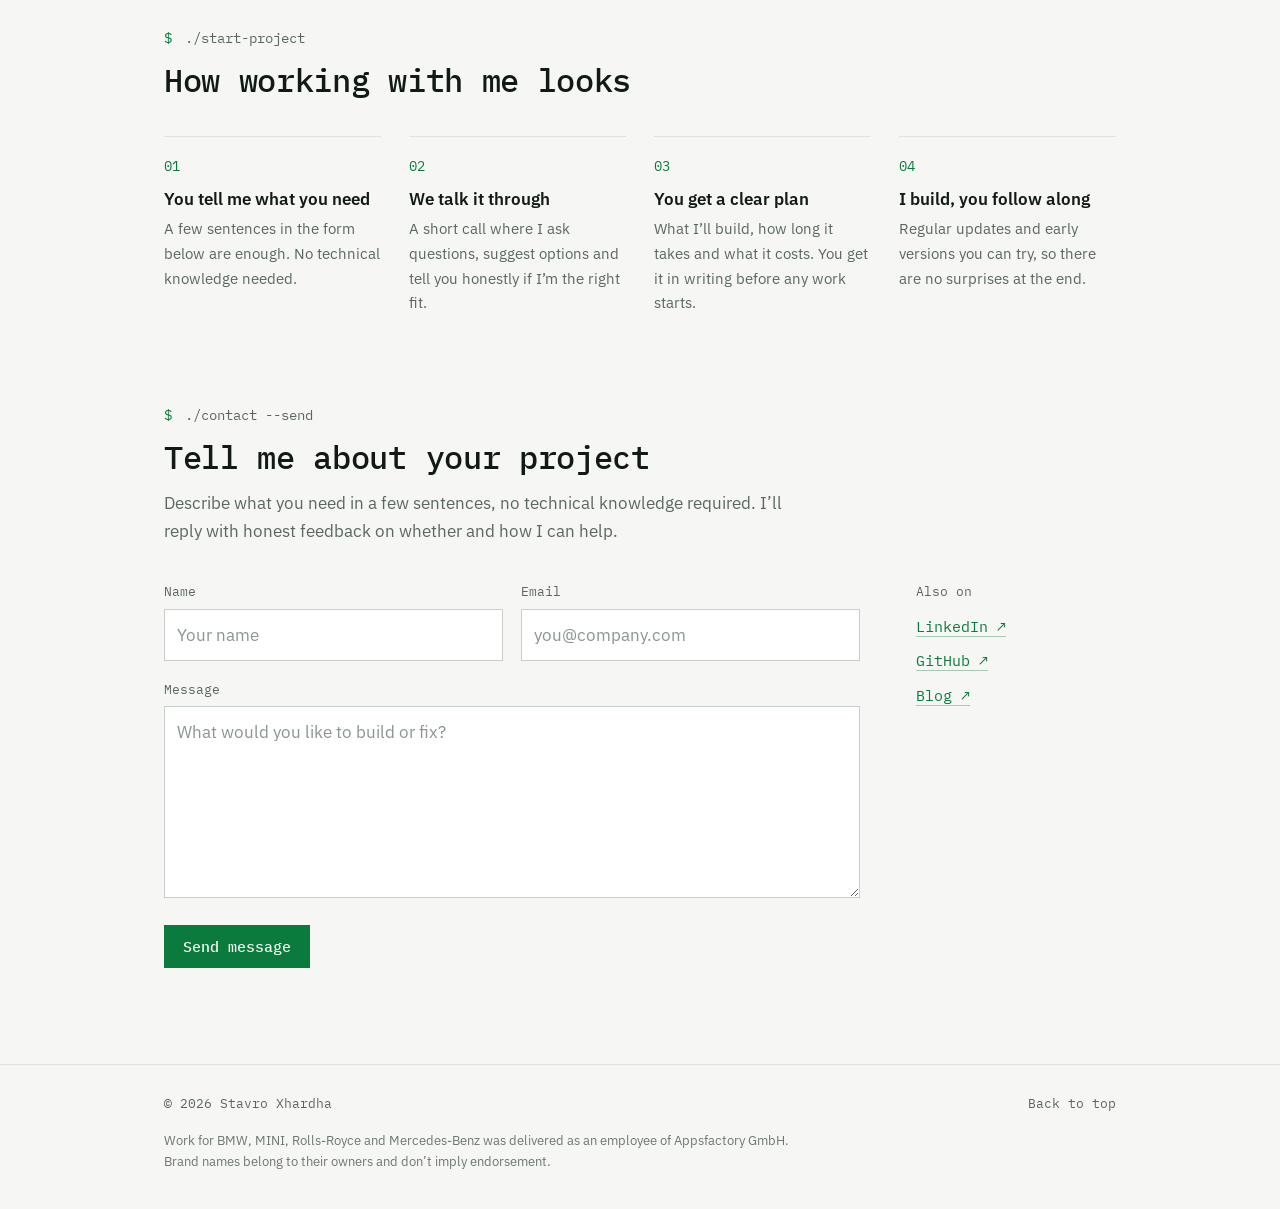
==== commit 6a795ae8: "Media: add the online safety e-book on Gumroad Co-Authored-By: Claude Opus 5.5 <noreply@anthropic.co" ====
--- a/index.html
+++ b/index.html
@@ -336,6 +336,13 @@
               <a class="link" href="https://dispatchersdotplayground.hashnode.dev/" target="_blank" rel="noreferrer">hashnode.dev ↗</a>
             </p>
           </li>
+          <li>
+            <span class="media__kind">E-book</span>
+            <p>
+              <span data-i18n="media_guide">I wrote “Ultimate Guide to Staying Safe Online”, a practical e-book in English and German for anyone who wants to stay safe online.</span>
+              <a class="link" href="https://stavro485.gumroad.com/l/taihui" target="_blank" rel="noopener noreferrer">Gumroad ↗</a>
+            </p>
+          </li>
         </ul>
       </section>
 
